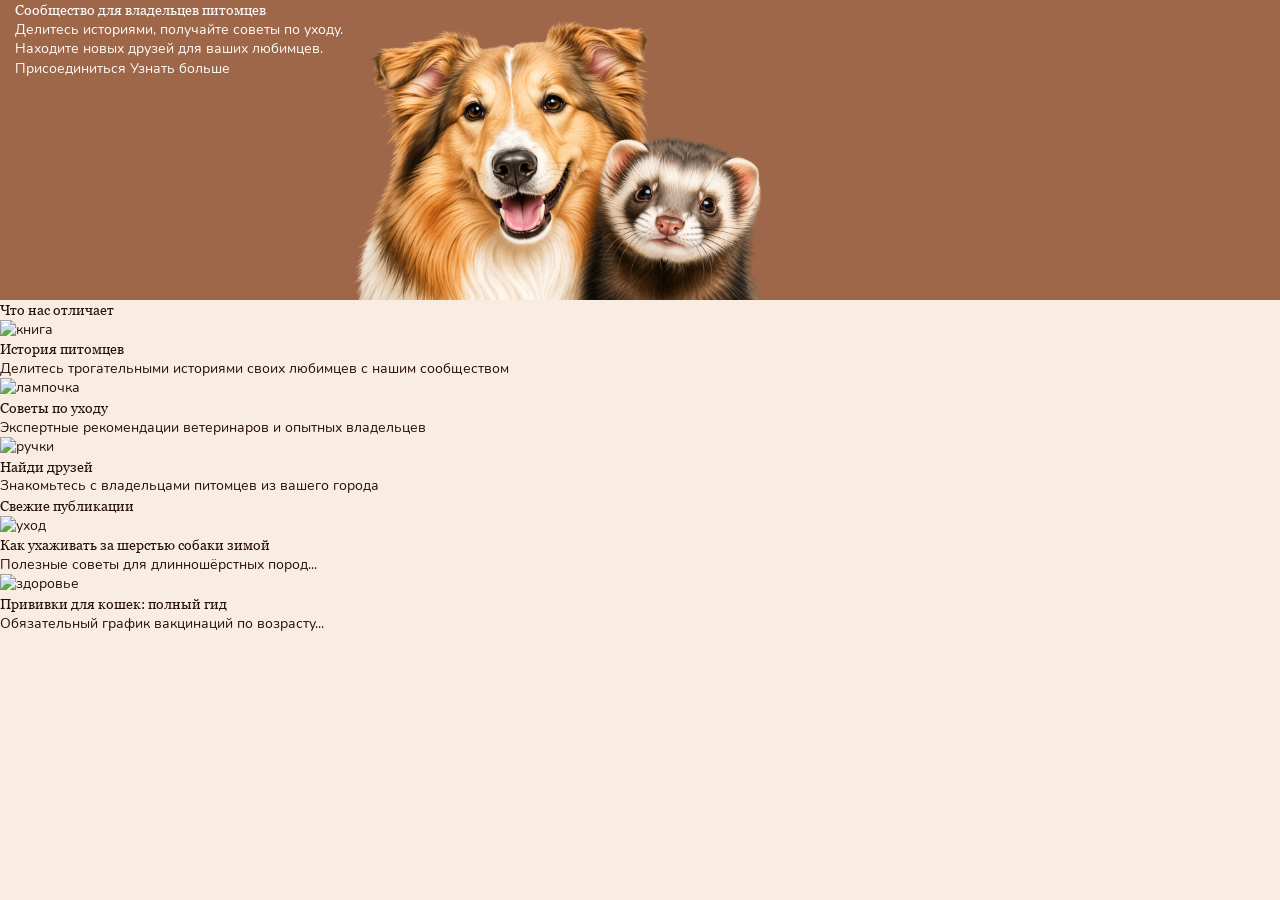
==== index.html @ a7a958e5 "new commit vika" ====
<!doctype html>
<html lang="en">
  <head>
    <meta charset="UTF-8" />
    <meta name="viewport" content="width=device-width, initial-scale=1.0" />
    <title>PetHouse</title>
    <link rel="stylesheet" href="./styles/main.css">
    <link rel="stylesheet" href="./styles/main_page.css" />
  </head>
  <body>
    <section>
      <div class="hero container">
        <div class="flexx">
          <h1>Сообщество для владельцев питомцев</h1>
          <p>Делитесь историями, получайте советы по уходу.</p>
          <p>Находите новых друзей для ваших любимцев.</p>
          <a href="#">Присоединиться</a>
          <a href="#">Узнать больше</a>
        </div>
        <div class="hero_img"><img src="./images/hero1.png" alt="твой питомец" /></div>
      </div>
    </section>

    <section>
      <h2>Что нас отличает</h2>
      <ul>
        <li>
          <img src="" alt="книга" />
          <h3>История питомцев</h3>
          <p>
            Делитесь трогательными историями своих любимцев с нашим сообществом
          </p>
        </li>
        <li>
          <img src="" alt="лампочка" />
          <h3>Советы по уходу</h3>
          <p>Экспертные рекомендации ветеринаров и опытных владельцев</p>
        </li>
        <li>
          <img src="" alt="ручки" />
          <h3>Найди друзей</h3>
          <p>Знакомьтесь с владельцами питомцев из вашего города</p>
        </li>
      </ul>
    </section>

    <section>
      <h2>Свежие публикации</h2>
      <ul>
        <li>
          <a href="">
            <img src="" alt="уход" />
            <h3>Как ухаживать за шерстью собаки зимой</h3>
            <p>Полезные советы для длинношёрстных пород...</p>
          </a>
        </li>
        <li>
          <a href="">
            <img src="" alt="здоровье" />
            <h3>Прививки для кошек: полный гид</h3>
            <p>Обязательный график вакцинаций по возрасту...</p>
          </a>
        </li>
      </ul>
    </section>
  </body>
</html>
---- styles/main.css ----
html,
body,
div,
span,
applet,
object,
iframe,
h1,
h2,
h3,
h4,
h5,
h6,
p,
blockquote,
pre,
a,
abbr,
acronym,
address,
big,
cite,
code,
del,
dfn,
em,
img,
ins,
kbd,
q,
s,
samp,
small,
strike,
strong,
sub,
sup,
tt,
var,
b,
u,
i,
center,
dl,
dt,
dd,
ol,
ul,
li,
fieldset,
form,
label,
legend,
table,
caption,
tbody,
tfoot,
thead,
tr,
th,
td,
article,
aside,
canvas,
details,
embed,
figure,
figcaption,
footer,
header,
hgroup,
main,
menu,
nav,
output,
ruby,
section,
summary,
time,
mark,
audio,
video {
  margin: 0;
  padding: 0;
  border: 0;
  font-size: 100%;
  font: inherit;
  vertical-align: baseline;
}

article,
aside,
details,
figcaption,
figure,
footer,
header,
hgroup,
main,
menu,
nav,
section {
  display: block;
}

*[hidden] {
  display: none;
}

body {
  line-height: 1;
}

menu,
ol,
ul {
  list-style: none;
}

blockquote,
q {
  quotes: none;
}

blockquote:before,
blockquote:after,
q:before,
q:after {
  content: "";
  content: none;
}

table {
  border-collapse: collapse;
  border-spacing: 0;
}

@font-face {
  font-family: "Nunito";
  src: url("../fonts/Nunito/Nunito-Regular.ttf") format("truetype");
  font-weight: 400;
  font-style: normal;
  font-display: swap;
}
@font-face {
  font-family: "Nunito";
  src: url("../fonts/Nunito/Nunito-SemiBold.ttf") format("truetype");
  font-weight: 600;
  font-style: normal;
  font-display: swap;
}
@font-face {
  font-family: "Nunito";
  src: url("../fonts/Nunito/Nunito-Bold.ttf") format("truetype");
  font-weight: 700;
  font-style: normal;
  font-display: swap;
}
@font-face {
  font-family: "GeorgiaCustom";
  src: url("../fonts/Georgia/georgia.ttf") format("truetype");
  font-weight: 400;
  font-style: normal;
  font-display: swap;
}
@font-face {
  font-family: "GeorgiaCustom";
  src: url("../fonts/Georgia/georgiab.ttf") format("truetype");
  font-weight: 700;
  font-style: normal;
  font-display: swap;
}
h1,
h2,
h3,
h4,
h5,
h6 {
  font-family: "GeorgiaCustom";
}

body {
  font-family: "Nunito";
  background-color: #fefaf5;
}

p {
  font-family: "Nunito";
}

*,
*::before,
*::after {
  box-sizing: border-box;
}

html,
body {
  height: 100%;
  margin: 0;
  padding: 0;
}

html {
  text-rendering: optimizeLegibility;
  -webkit-font-smoothing: antialiased;
  -moz-osx-font-smoothing: grayscale;
}

body {
  font-family: "Nunito", Arial, sans-serif;
  font-size: 14px;
  line-height: 1.4;
  font-weight: 400;
  color: #270f0A;
  max-width: 100%;
  overscroll-behavior-y: none;
  background-color: #f9ede1;
  position: relative;
  margin-bottom: 60px;
}

h1,
h2,
h3,
h4,
h5,
h6,
p {
  margin: 0;
}

ul,
ol {
  margin: 0;
  padding: 0;
}

a {
  color: inherit;
  text-decoration: none;
}

button {
  font: inherit;
  color: inherit;
  cursor: pointer;
  background: none;
  border: none;
}

input,
textarea,
select {
  font: inherit;
  color: inherit;
}

:focus-visible {
  outline: none;
}

img,
svg,
video {
  max-width: 100%;
  height: auto;
  display: block;
}

::-moz-placeholder {
  color: grey;
}

::placeholder {
  color: grey;
}

input[type=search]::-webkit-search-decoration,
input[type=search]::-webkit-search-cancel-button,
input[type=search]::-webkit-search-results-button,
input[type=search]::-webkit-search-results-decoration {
  display: none;
}

.container {
  width: 100%;
  margin: 0 auto;
  padding: 0 15px;
  box-sizing: border-box;
}/*# sourceMappingURL=main.css.map */
---- styles/main_page.css ----
h1,
h2,
h3,
h4,
h5,
h6 {
  font-family: "GeorgiaCustom", Georgia, serif;
}

p {
  font-family: "Nunito", Arial, sans-serif;
}

.hero {
  background-color: #9f6749;
  color: #fefdfa;
  display: flex;
}

.hero_img img {
  width: 440px;
  height: 300px;
}/*# sourceMappingURL=main_page.css.map */
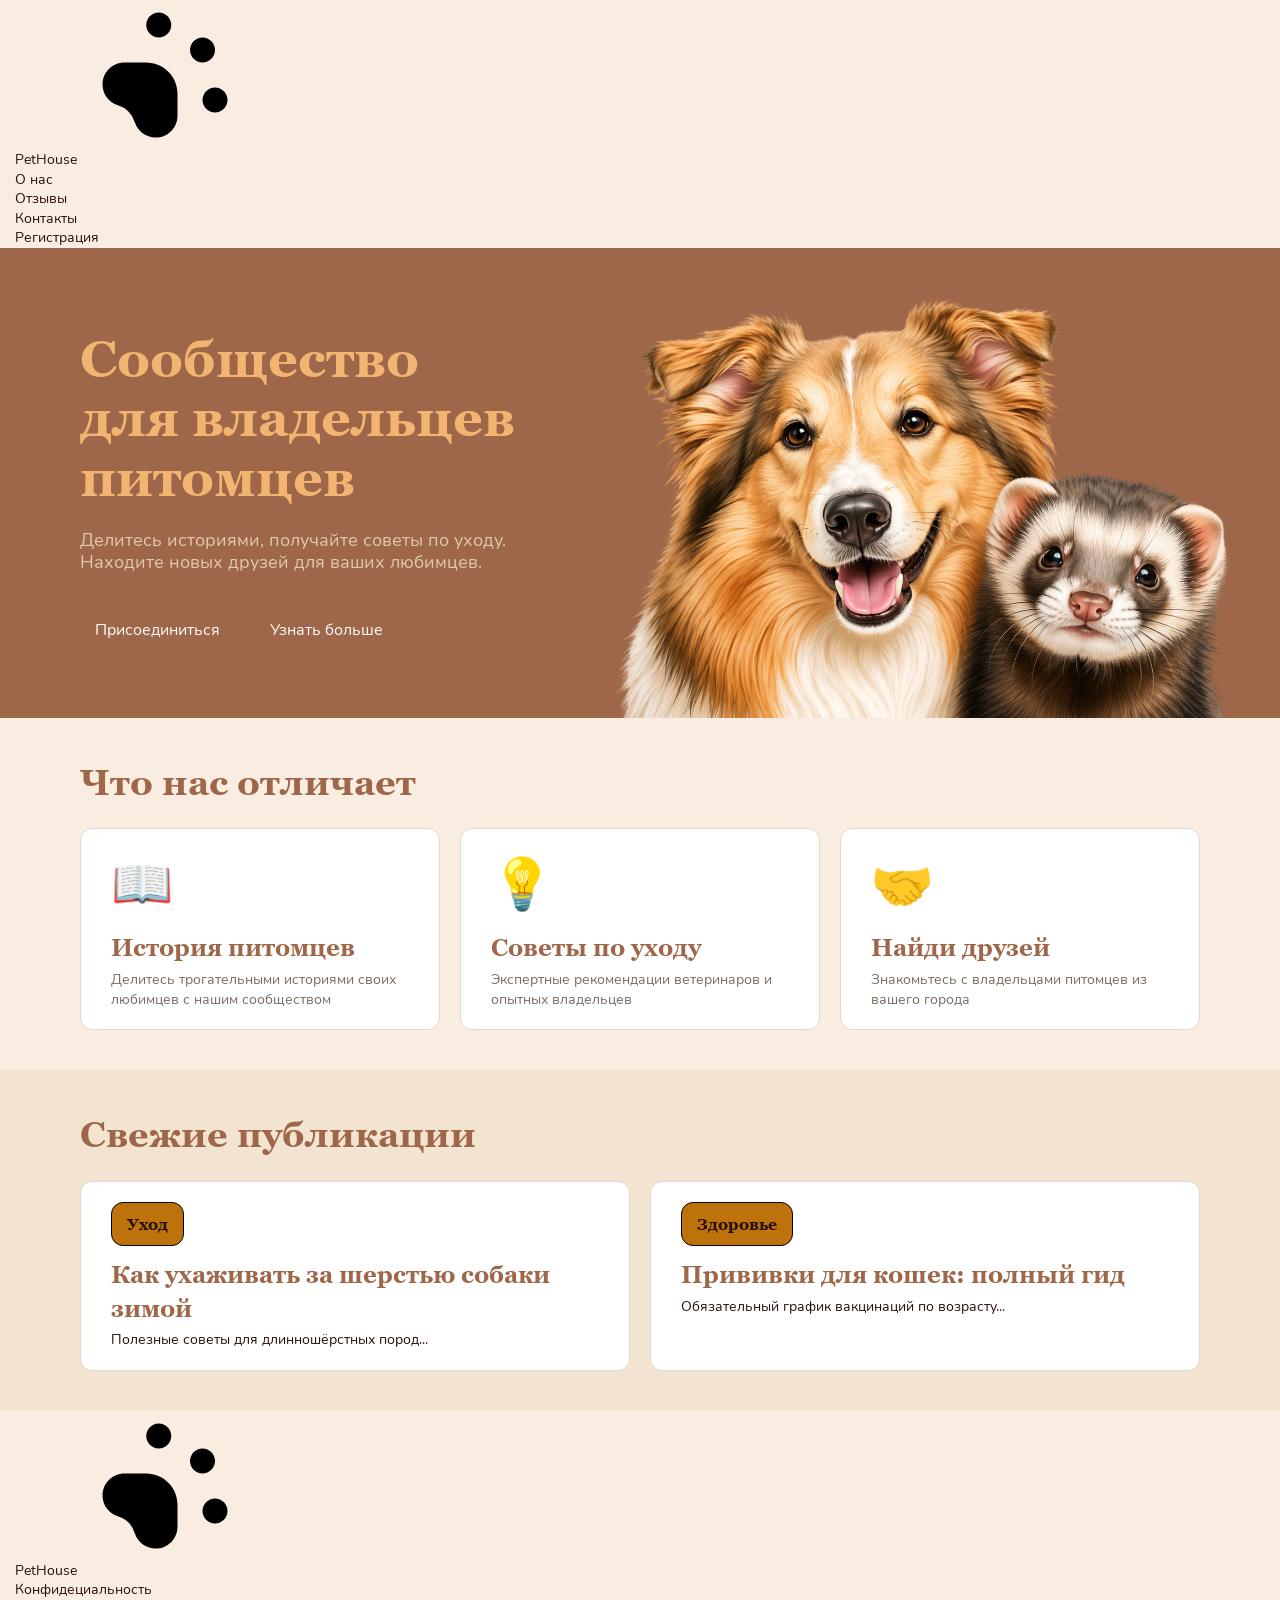
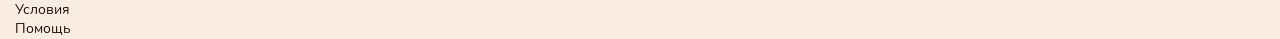
==== commit 4c978168: "main_page is done" ====
--- a/index.html
+++ b/index.html
@@ -6,62 +6,154 @@
     <title>PetHouse</title>
     <link rel="stylesheet" href="./styles/main.css">
     <link rel="stylesheet" href="./styles/main_page.css" />
+    <link rel="stylesheet" href="./styles/about.css">
   </head>
   <body>
+    <header class="header container">
+    <div>
+      <a href="" class="logo">
+        <span>
+          <svg class="logo__icon">
+            <use href="./images/sprite.svg#icon-paw-print"></use>
+          </svg>
+        </span>
+        <span class="logo__text">PetHouse</span>
+      </a>
+    </div>
+
+    <nav class="nav">
+      <ul class="nav__list">
+        <li class="nav__item">
+          <a href="">
+            <span class="nav__text">
+              О нас
+            </span>
+          </a>
+        </li>
+        <li class="nav__item">
+          <a href="">
+            <span class="nav__text">
+              Отзывы
+            </span>
+          </a>
+        </li>
+        <li class="nav__item">
+          <a href="">
+            <span class="nav__text">
+              Контакты
+            </span>
+          </a>
+        </li>
+        <li class="nav__item">
+          <a href="">
+            <span class="nav__text">
+              Регистрация
+            </span>
+          </a>
+        </li>
+      </ul>
+    </nav>
+  </header>
     <section>
       <div class="hero container">
         <div class="flexx">
-          <h1>Сообщество для владельцев питомцев</h1>
-          <p>Делитесь историями, получайте советы по уходу.</p>
-          <p>Находите новых друзей для ваших любимцев.</p>
+          <h1>Сообщество <br> для владельцев <br>питомцев</h1>
+          <p>Делитесь историями, получайте советы по уходу. <br>Находите новых друзей для ваших любимцев.</p>
+          <div class="join_us">
           <a href="#">Присоединиться</a>
-          <a href="#">Узнать больше</a>
+          <a href="#">Узнать больше</a></div>
         </div>
         <div class="hero_img"><img src="./images/hero1.png" alt="твой питомец" /></div>
       </div>
     </section>
 
     <section>
+        <div class="differences">
       <h2>Что нас отличает</h2>
       <ul>
         <li>
-          <img src="" alt="книга" />
+          <h4>📖</h4>
           <h3>История питомцев</h3>
           <p>
             Делитесь трогательными историями своих любимцев с нашим сообществом
           </p>
         </li>
         <li>
-          <img src="" alt="лампочка" />
+          <h4>💡</h4>
           <h3>Советы по уходу</h3>
           <p>Экспертные рекомендации ветеринаров и опытных владельцев</p>
         </li>
         <li>
-          <img src="" alt="ручки" />
+          <h4>🤝</h4>
           <h3>Найди друзей</h3>
           <p>Знакомьтесь с владельцами питомцев из вашего города</p>
         </li>
       </ul>
+    </div>
     </section>
 
+
     <section>
+        <div class="news">
       <h2>Свежие публикации</h2>
       <ul>
         <li>
           <a href="">
-            <img src="" alt="уход" />
+            <h4>Уход</h4>
             <h3>Как ухаживать за шерстью собаки зимой</h3>
             <p>Полезные советы для длинношёрстных пород...</p>
           </a>
         </li>
         <li>
           <a href="">
-            <img src="" alt="здоровье" />
+            <h4>Здоровье</h4>
             <h3>Прививки для кошек: полный гид</h3>
             <p>Обязательный график вакцинаций по возрасту...</p>
           </a>
         </li>
       </ul>
+      </div>
     </section>
+
+    <footer class="footer">
+    <div class="container">
+      <div>
+        <a href="" class="logo">
+          <span>
+            <svg class="logo__icon">
+              <use href="./images/sprite.svg#icon-paw-print"></use>
+            </svg>
+          </span>
+          <span class="logo__text">PetHouse</span>
+        </a>
+      </div>
+
+      <nav class="nav">
+        <ul class="nav__list">
+          <li class="nav__item">
+            <a href="">
+              <span class="nav__text">
+                Конфидециальность
+              </span>
+            </a>
+          </li>
+          <li class="nav__item">
+            <a href="">
+              <span class="nav__text">
+                Условия
+              </span>
+            </a>
+          </li>
+          <li class="nav__item">
+            <a href="">
+              <span class="nav__text">
+                Помощь
+              </span>
+            </a>
+          </li>
+        </ul>
+      </nav>
+    </div>
+  </footer>
   </body>
 </html>
--- a/styles/main_page.css
+++ b/styles/main_page.css
@@ -14,10 +14,119 @@
 .hero {
   background-color: #9f6749;
   color: #fefdfa;
+  padding: 20px 20px 0px 80px;
   display: flex;
+  justify-content: space-between;
+  align-items: center;
+  gap: 60px;
 }
 
 .hero_img img {
-  width: 440px;
-  height: 300px;
+  width: 660px;
+  height: 450px;
+}
+
+h1 {
+  color: #f2b571;
+  font-size: 52px;
+  font-weight: 700;
+  line-height: 1.15;
+  margin-bottom: 20px;
+}
+
+.flexx p {
+  color: #e0c9af;
+  font-size: 18px;
+  font-weight: 400;
+  margin-bottom: 30px;
+  line-height: 1.25;
+}
+
+.join_us {
+  display: flex;
+  align-items: center;
+  gap: 50px;
+  padding: 15px;
+  font-size: 16px;
+}
+
+a:hover {
+  font-weight: 700;
+}
+
+.differences {
+  padding: 40px 80px;
+}
+
+.differences ul {
+  display: flex;
+  gap: 20px;
+  padding: 0;
+  margin: 0;
+  list-style: none;
+}
+
+.differences li {
+  width: 100%;
+  padding: 20px 30px;
+  border: 1px solid #e5d8ca;
+  border-radius: 12px;
+  background-color: #fff;
+}
+
+h2 {
+  font-size: 36px;
+  font-weight: 700;
+  color: #9f6749;
+  margin-bottom: 20px;
+}
+
+h3 {
+  font-size: 24px;
+  font-weight: 700;
+  color: #9f6749;
+  margin-bottom: 5px;
+}
+
+h4 {
+  font-size: 50px;
+  margin-bottom: 12px;
+}
+
+.differences p {
+  color: #776c5e;
+  font-size: 14px;
+}
+
+.news {
+  padding: 40px 80px;
+  background-color: #f2e4d0;
+}
+
+.news ul {
+  display: flex;
+  gap: 20px;
+  padding: 0;
+  margin: 0;
+  list-style: none;
+}
+
+.news li {
+  width: 100%;
+  padding: 20px 30px;
+  border: 1px solid #e5d8ca;
+  border-radius: 12px;
+  background-color: #fff;
+}
+
+.news h4 {
+  display: inline-block;
+  width: -moz-fit-content;
+  width: fit-content;
+  background-color: #bd720b;
+  border: 1px solid #000;
+  border-radius: 12px;
+  padding: 10px 15px;
+  font-size: 16px;
+  font-weight: 700;
 }/*# sourceMappingURL=main_page.css.map */
--- a/styles/about.css
+++ b/styles/about.css
@@ -0,0 +1 @@
+/*# sourceMappingURL=about.css.map */
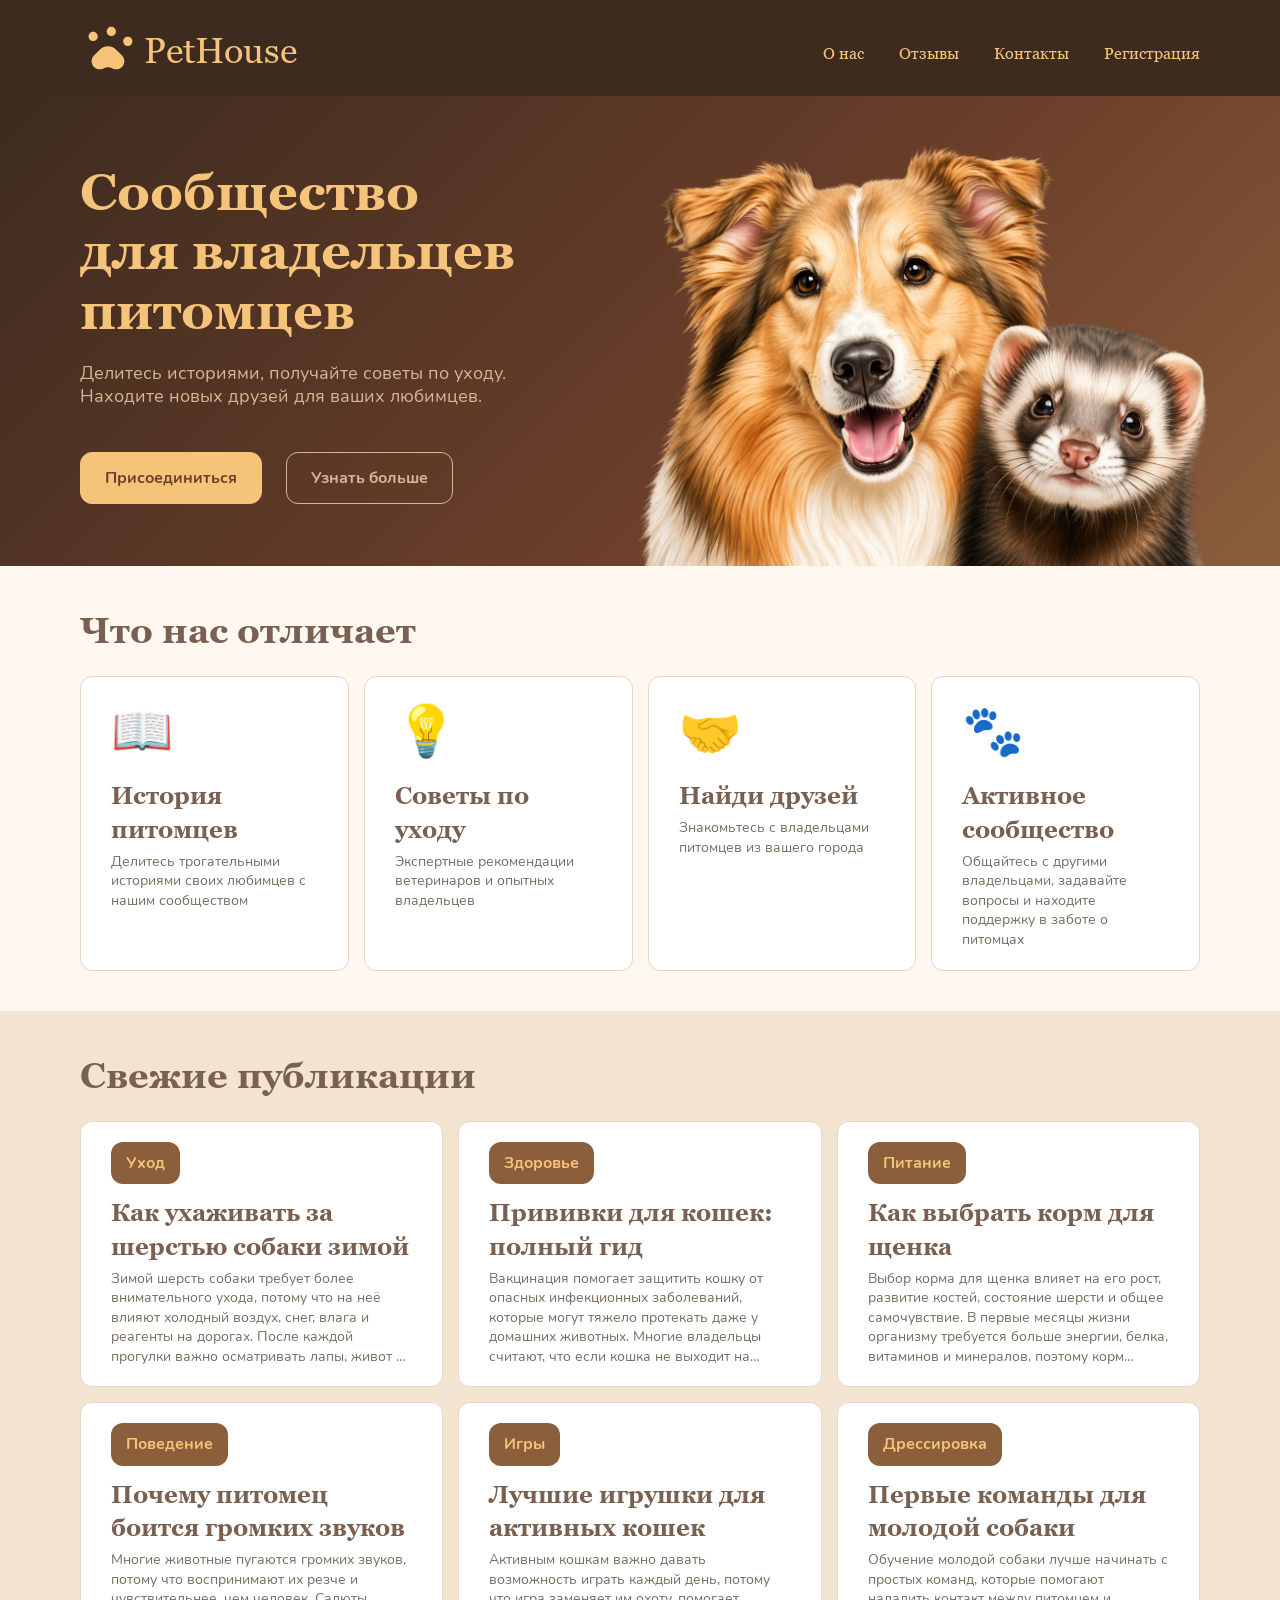
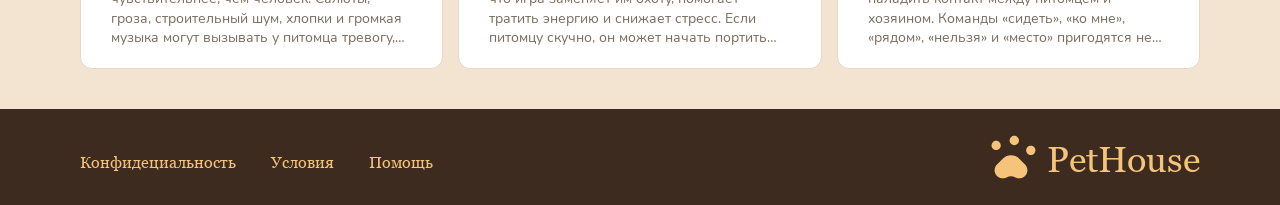
==== commit 6f058a75: "lttle fix" ====
--- a/index.html
+++ b/index.html
@@ -1,17 +1,18 @@
 <!doctype html>
 <html lang="en">
-  <head>
-    <meta charset="UTF-8" />
-    <meta name="viewport" content="width=device-width, initial-scale=1.0" />
-    <title>PetHouse</title>
-    <link rel="stylesheet" href="./styles/main.css">
-    <link rel="stylesheet" href="./styles/main_page.css" />
-    <link rel="stylesheet" href="./styles/about.css">
-  </head>
-  <body>
-    <header class="header container">
+
+<head>
+  <meta charset="UTF-8" />
+  <meta name="viewport" content="width=device-width, initial-scale=1.0" />
+  <title>PetHouse</title>
+  <link rel="stylesheet" href="./css/main.css">
+  <link rel="stylesheet" href="./css/main_page.css" />
+</head>
+
+<body>
+  <header class="header container">
     <div>
-      <a href="" class="logo">
+      <a href="./index.html" class="logo">
         <span>
           <svg class="logo__icon">
             <use href="./images/sprite.svg#icon-paw-print"></use>
@@ -24,28 +25,28 @@
     <nav class="nav">
       <ul class="nav__list">
         <li class="nav__item">
-          <a href="">
+          <a href="./about.html">
             <span class="nav__text">
               О нас
             </span>
           </a>
         </li>
         <li class="nav__item">
-          <a href="">
+          <a href="./comments.html">
             <span class="nav__text">
               Отзывы
             </span>
           </a>
         </li>
         <li class="nav__item">
-          <a href="">
+          <a href="./contact.html">
             <span class="nav__text">
               Контакты
             </span>
           </a>
         </li>
         <li class="nav__item">
-          <a href="">
+          <a href="./register.html">
             <span class="nav__text">
               Регистрация
             </span>
@@ -54,68 +55,198 @@
       </ul>
     </nav>
   </header>
-    <section>
-      <div class="hero container">
-        <div class="flexx">
-          <h1>Сообщество <br> для владельцев <br>питомцев</h1>
-          <p>Делитесь историями, получайте советы по уходу. <br>Находите новых друзей для ваших любимцев.</p>
-          <div class="join_us">
-          <a href="#">Присоединиться</a>
-          <a href="#">Узнать больше</a></div>
+  <main class="main">
+    <section class="hero">
+      <div class="hero__inner container">
+        <div class="hero__content">
+          <h1 class="hero__title">
+            Сообщество <br>
+            для владельцев <br>
+            питомцев
+          </h1>
+
+          <p class="hero__text">
+            Делитесь историями, получайте советы по уходу. <br>
+            Находите новых друзей для ваших любимцев.
+          </p>
+
+          <div class="hero__actions">
+            <a class="hero__link hero__link--primary" href="./register.html">Присоединиться</a>
+            <a class="hero__link hero__link--secondary" href="./about.html">Узнать больше</a>
+          </div>
         </div>
-        <div class="hero_img"><img src="./images/hero1.png" alt="твой питомец" /></div>
+
+        <div class="hero__image-wrapper">
+          <img class="hero__image" src="./images/hero1.png" alt="Твой питомец">
+        </div>
       </div>
     </section>
 
-    <section>
-        <div class="differences">
-      <h2>Что нас отличает</h2>
-      <ul>
-        <li>
-          <h4>📖</h4>
-          <h3>История питомцев</h3>
-          <p>
-            Делитесь трогательными историями своих любимцев с нашим сообществом
-          </p>
-        </li>
-        <li>
-          <h4>💡</h4>
-          <h3>Советы по уходу</h3>
-          <p>Экспертные рекомендации ветеринаров и опытных владельцев</p>
-        </li>
-        <li>
-          <h4>🤝</h4>
-          <h3>Найди друзей</h3>
-          <p>Знакомьтесь с владельцами питомцев из вашего города</p>
-        </li>
-      </ul>
-    </div>
+    <section class="differences">
+      <div class="differences__inner container">
+        <h2 class="differences__title">Что нас отличает</h2>
+
+        <ul class="differences__list">
+          <li class="differences__item">
+            <span class="differences__icon">📖</span>
+            <h3 class="differences__subtitle">История питомцев</h3>
+            <p class="differences__text">
+              Делитесь трогательными историями своих любимцев с нашим сообществом
+            </p>
+          </li>
+
+          <li class="differences__item">
+            <span class="differences__icon">💡</span>
+            <h3 class="differences__subtitle">Советы по уходу</h3>
+            <p class="differences__text">
+              Экспертные рекомендации ветеринаров и опытных владельцев
+            </p>
+          </li>
+
+          <li class="differences__item">
+            <span class="differences__icon">🤝</span>
+            <h3 class="differences__subtitle">Найди друзей</h3>
+            <p class="differences__text">
+              Знакомьтесь с владельцами питомцев из вашего города
+            </p>
+          </li>
+          <li class="differences__item">
+    <span class="differences__icon">🐾</span>
+    <h3 class="differences__subtitle">Активное сообщество</h3>
+    <p class="differences__text">
+      Общайтесь с другими владельцами, задавайте вопросы и находите поддержку в заботе о питомцах
+    </p>
+  </li>
+        </ul>
+      </div>
     </section>
 
-
-    <section>
-        <div class="news">
-      <h2>Свежие публикации</h2>
-      <ul>
-        <li>
-          <a href="">
-            <h4>Уход</h4>
-            <h3>Как ухаживать за шерстью собаки зимой</h3>
-            <p>Полезные советы для длинношёрстных пород...</p>
-          </a>
-        </li>
-        <li>
-          <a href="">
-            <h4>Здоровье</h4>
-            <h3>Прививки для кошек: полный гид</h3>
-            <p>Обязательный график вакцинаций по возрасту...</p>
-          </a>
-        </li>
-      </ul>
+    <section class="news">
+      <div class="news__inner container">
+        <h2 class="news__title">Свежие публикации</h2>
+
+        <ul class="news__list">
+          <li class="news__item">
+            <a class="news__link" href="#">
+              <span class="news__category">Уход</span>
+              <h3 class="news__subtitle">Как ухаживать за шерстью собаки зимой</h3>
+              <p class="news__text">
+                Зимой шерсть собаки требует более внимательного ухода, потому что на неё влияют холодный воздух,
+                снег, влага и реагенты на дорогах. После каждой прогулки важно осматривать лапы, живот и шерсть,
+                чтобы вовремя убрать грязь, снег и мелкий мусор. Длинношёрстных собак желательно регулярно
+                расчёсывать, так как влажная шерсть быстрее спутывается и образует колтуны. После мытья или
+                прогулки под снегом питомца нужно хорошо просушить полотенцем, особенно если шерсть густая.
+                Не стоит слишком часто купать собаку зимой, потому что это может пересушить кожу и нарушить
+                естественную защиту шерсти. Для прогулок в сильный мороз можно использовать одежду, если питомец
+                плохо переносит холод. Также важно следить за состоянием подушечек лап и при необходимости
+                наносить защитный воск или крем. Такой уход помогает собаке чувствовать себя комфортно даже в
+                холодное время года.
+              </p>
+            </a>
+          </li>
+
+          <li class="news__item">
+            <a class="news__link" href="#">
+              <span class="news__category">Здоровье</span>
+              <h3 class="news__subtitle">Прививки для кошек: полный гид</h3>
+              <p class="news__text">
+                Вакцинация помогает защитить кошку от опасных инфекционных заболеваний, которые могут тяжело
+                протекать даже у домашних животных. Многие владельцы считают, что если кошка не выходит на улицу,
+                то прививки ей не нужны, но инфекцию можно занести домой на обуви, одежде или руках. Обычно первые
+                прививки делают котёнку в раннем возрасте, а затем проводят ревакцинацию по графику, который
+                подбирает ветеринар. Перед вакцинацией важно убедиться, что питомец здоров, активен и не имеет
+                признаков болезни. Также обычно заранее проводят обработку от паразитов, чтобы организм лучше
+                перенёс прививку. После вакцинации кошку желательно несколько дней не подвергать стрессу, не
+                купать и не перевозить без необходимости. Владелец должен наблюдать за состоянием питомца и при
+                необычной реакции обратиться к специалисту. Регулярная вакцинация особенно важна, если кошка
+                бывает на даче, контактирует с другими животными или участвует в выставках.
+              </p>
+            </a>
+          </li>
+
+          <li class="news__item">
+            <a class="news__link" href="#">
+              <span class="news__category">Питание</span>
+              <h3 class="news__subtitle">Как выбрать корм для щенка</h3>
+              <p class="news__text">
+                Выбор корма для щенка влияет на его рост, развитие костей, состояние шерсти и общее самочувствие.
+                В первые месяцы жизни организму требуется больше энергии, белка, витаминов и минералов, поэтому
+                корм должен соответствовать возрасту питомца. Нельзя ориентироваться только на красивую упаковку
+                или рекламу, важно внимательно смотреть состав и назначение продукта. Для щенков мелких, средних
+                и крупных пород потребности могут отличаться, потому что скорость роста и нагрузка на суставы у
+                них разная. Новый корм лучше вводить постепенно, смешивая его со старым питанием, чтобы избежать
+                проблем с пищеварением. Важно следить за реакцией питомца: состоянием стула, активностью, аппетитом
+                и внешним видом шерсти. Если щенок отказывается от еды или появляются неприятные симптомы, стоит
+                обсудить рацион с ветеринаром. Также нельзя перекармливать питомца, даже если он просит добавку,
+                потому что лишний вес в раннем возрасте может навредить здоровью. Правильно подобранное питание
+                помогает щенку расти активным, крепким и здоровым.
+              </p>
+            </a>
+          </li>
+
+          <li class="news__item">
+            <a class="news__link" href="#">
+              <span class="news__category">Поведение</span>
+              <h3 class="news__subtitle">Почему питомец боится громких звуков</h3>
+              <p class="news__text">
+                Многие животные пугаются громких звуков, потому что воспринимают их резче и чувствительнее, чем
+                человек. Салюты, гроза, строительный шум, хлопки и громкая музыка могут вызывать у питомца тревогу,
+                желание спрятаться или убежать. В такие моменты важно не ругать животное и не заставлять его
+                насильно выходить из укрытия. Лучше заранее подготовить спокойное место, где питомец сможет
+                почувствовать себя в безопасности. Можно закрыть окна, приглушить свет и включить негромкий
+                привычный звук, чтобы снизить резкость внешнего шума. Хозяину стоит вести себя спокойно, потому
+                что животные хорошо чувствуют напряжение человека. Если страх появляется регулярно, питомца можно
+                постепенно приучать к звукам на низкой громкости, поощряя спокойное поведение. В тяжёлых случаях
+                лучше обратиться к ветеринару или специалисту по поведению животных. Терпение и мягкий подход
+                помогают питомцу постепенно справляться со стрессом.
+              </p>
+            </a>
+          </li>
+
+          <li class="news__item">
+            <a class="news__link" href="#">
+              <span class="news__category">Игры</span>
+              <h3 class="news__subtitle">Лучшие игрушки для активных кошек</h3>
+              <p class="news__text">
+                Активным кошкам важно давать возможность играть каждый день, потому что игра заменяет им охоту,
+                помогает тратить энергию и снижает стресс. Если питомцу скучно, он может начать портить мебель,
+                бегать по ночам или требовать постоянного внимания. Хорошо подходят игрушки-дразнилки, мячики,
+                тоннели, интерактивные кормушки и предметы, которые можно катать или ловить. Игрушки лучше менять
+                местами и периодически убирать часть из них, чтобы кошка не теряла интерес. Во время игры важно
+                не использовать руки как игрушку, иначе питомец может привыкнуть кусаться и царапаться. Для кошек
+                с сильным охотничьим инстинктом полезны игры, где нужно выслеживать, догонять и ловить предмет.
+                После активной игры можно дать небольшое лакомство, чтобы завершить «охотничий» сценарий. Также
+                важно учитывать возраст и характер питомца: котятам нужны более частые игры, а взрослым кошкам
+                могут подойти спокойные, но регулярные занятия. Правильно подобранные игрушки делают жизнь кошки
+                дома более насыщенной и здоровой.
+              </p>
+            </a>
+          </li>
+
+          <li class="news__item">
+            <a class="news__link" href="#">
+              <span class="news__category">Дрессировка</span>
+              <h3 class="news__subtitle">Первые команды для молодой собаки</h3>
+              <p class="news__text">
+                Обучение молодой собаки лучше начинать с простых команд, которые помогают наладить контакт между
+                питомцем и хозяином. Команды «сидеть», «ко мне», «рядом», «нельзя» и «место» пригодятся не только
+                дома, но и на прогулке. Занятия должны быть короткими, потому что щенок быстро устаёт и теряет
+                внимание. Лучше тренироваться несколько раз в день по несколько минут, чем проводить одно длинное
+                занятие. Важно использовать спокойный голос, понятные жесты и поощрение за правильное действие.
+                Лакомство, похвала или игра помогают собаке понять, какое поведение от неё ожидают. Нельзя кричать
+                на питомца или наказывать его за ошибку, потому что это может вызвать страх и недоверие. Если
+                команда не получается, лучше упростить задачу и повторить её позже. Постепенность, регулярность
+                и доброжелательное отношение помогают собаке быстрее учиться и увереннее вести себя рядом с
+                человеком.
+              </p>
+            </a>
+          </li>
+        </ul>
       </div>
     </section>
-
-    <footer class="footer">
+  </main>
+
+  <footer class="footer">
     <div class="container">
       <div>
         <a href="" class="logo">
@@ -155,5 +286,6 @@
       </nav>
     </div>
   </footer>
-  </body>
-</html>
+</body>
+
+</html>
--- a/css/main.css
+++ b/css/main.css
@@ -0,0 +1,351 @@
+html,
+body,
+div,
+span,
+applet,
+object,
+iframe,
+h1,
+h2,
+h3,
+h4,
+h5,
+h6,
+p,
+blockquote,
+pre,
+a,
+abbr,
+acronym,
+address,
+big,
+cite,
+code,
+del,
+dfn,
+em,
+img,
+ins,
+kbd,
+q,
+s,
+samp,
+small,
+strike,
+strong,
+sub,
+sup,
+tt,
+var,
+b,
+u,
+i,
+center,
+dl,
+dt,
+dd,
+ol,
+ul,
+li,
+fieldset,
+form,
+label,
+legend,
+table,
+caption,
+tbody,
+tfoot,
+thead,
+tr,
+th,
+td,
+article,
+aside,
+canvas,
+details,
+embed,
+figure,
+figcaption,
+footer,
+header,
+hgroup,
+main,
+menu,
+nav,
+output,
+ruby,
+section,
+summary,
+time,
+mark,
+audio,
+video {
+  margin: 0;
+  padding: 0;
+  border: 0;
+  font-size: 100%;
+  font: inherit;
+  vertical-align: baseline;
+}
+
+article,
+aside,
+details,
+figcaption,
+figure,
+footer,
+header,
+hgroup,
+main,
+menu,
+nav,
+section {
+  display: block;
+}
+
+*[hidden] {
+  display: none;
+}
+
+body {
+  line-height: 1;
+}
+
+menu,
+ol,
+ul {
+  list-style: none;
+}
+
+blockquote,
+q {
+  quotes: none;
+}
+
+blockquote:before,
+blockquote:after,
+q:before,
+q:after {
+  content: "";
+  content: none;
+}
+
+table {
+  border-collapse: collapse;
+  border-spacing: 0;
+}
+
+@font-face {
+  font-family: "Nunito";
+  src: url("../fonts/Nunito/Nunito-Regular.ttf") format("truetype");
+  font-weight: 400;
+  font-style: normal;
+  font-display: swap;
+}
+@font-face {
+  font-family: "Nunito";
+  src: url("../fonts/Nunito/Nunito-SemiBold.ttf") format("truetype");
+  font-weight: 600;
+  font-style: normal;
+  font-display: swap;
+}
+@font-face {
+  font-family: "Nunito";
+  src: url("../fonts/Nunito/Nunito-Bold.ttf") format("truetype");
+  font-weight: 700;
+  font-style: normal;
+  font-display: swap;
+}
+@font-face {
+  font-family: "GeorgiaCustom";
+  src: url("../fonts/Georgia/georgia.ttf") format("truetype");
+  font-weight: 400;
+  font-style: normal;
+  font-display: swap;
+}
+@font-face {
+  font-family: "GeorgiaCustom";
+  src: url("../fonts/Georgia/georgiab.ttf") format("truetype");
+  font-weight: 700;
+  font-style: normal;
+  font-display: swap;
+}
+*,
+*::before,
+*::after {
+  box-sizing: border-box;
+}
+
+html,
+body {
+  height: 100vh;
+  margin: 0;
+  padding: 0;
+}
+
+html {
+  text-rendering: optimizeLegibility;
+  -webkit-font-smoothing: antialiased;
+  -moz-osx-font-smoothing: grayscale;
+}
+
+body {
+  font-family: "Nunito", Arial, sans-serif;
+  font-size: 14px;
+  line-height: 1.4;
+  font-weight: 400;
+  color: #3D2B1F;
+  max-width: 100%;
+  overscroll-behavior-y: none;
+  background-color: #FFF8F0;
+  position: relative;
+}
+
+h1,
+h2,
+h3,
+h4,
+h5,
+h6,
+p {
+  margin: 0;
+  font-family: "GeorgiaCustom", Georgia, serif;
+}
+
+ul,
+ol {
+  margin: 0;
+  padding: 0;
+}
+
+a, p {
+  color: inherit;
+  text-decoration: none;
+  font-family: "Nunito", Arial, sans-serif;
+}
+
+button {
+  font: inherit;
+  color: inherit;
+  cursor: pointer;
+  background: none;
+  border: none;
+  font-family: "Nunito", Arial, sans-serif;
+}
+
+input,
+textarea,
+select {
+  font: inherit;
+  color: inherit;
+  font-family: "Nunito", Arial, sans-serif;
+}
+
+:focus-visible {
+  outline: none;
+}
+
+img,
+svg,
+video {
+  max-width: 100%;
+  height: auto;
+  display: block;
+}
+
+::-moz-placeholder {
+  color: grey;
+}
+
+::placeholder {
+  color: grey;
+}
+
+input[type=search]::-webkit-search-decoration,
+input[type=search]::-webkit-search-cancel-button,
+input[type=search]::-webkit-search-results-button,
+input[type=search]::-webkit-search-results-decoration {
+  display: none;
+}
+
+.container {
+  width: 100%;
+  margin: 0 auto;
+  padding: 0 80px;
+  box-sizing: border-box;
+}
+
+main {
+  min-height: calc(100% - 192px);
+}
+
+.header {
+  display: flex;
+  align-items: center;
+  justify-content: space-between;
+  padding: 20px 80px;
+  background-color: #3D2B1F;
+  color: #F5C47A;
+}
+
+.logo {
+  display: flex;
+  align-items: flex-end;
+  gap: 8px;
+}
+.logo__icon {
+  width: 56px;
+  height: 56px;
+  transform: rotate(-45deg);
+  line-height: 0;
+  fill: #F5C47A;
+}
+.logo__text {
+  font-size: 36px;
+  font-family: "GeorgiaCustom", Georgia, serif;
+}
+
+.nav__list {
+  display: flex;
+  align-items: center;
+  justify-content: space-between;
+  margin-left: auto;
+  gap: 35px;
+}
+.nav__text {
+  position: relative;
+  display: inline-block;
+  font-size: 16px;
+  font-family: "GeorgiaCustom", Georgia, serif;
+  padding-top: 10px;
+}
+.nav__text::before {
+  content: "";
+  position: absolute;
+  left: 0;
+  bottom: -4px;
+  width: 100%;
+  height: 2px;
+  background: #F5C47A;
+  transform: scaleX(0);
+  transform-origin: left;
+  transition: transform 0.3s ease;
+}
+.nav__text:hover::before {
+  transform: scaleX(1);
+}
+
+.footer {
+  background-color: #3D2B1F;
+  color: #F5C47A;
+}
+.footer .logo__icon {
+  fill: #F5C47A;
+}
+.footer .container {
+  display: flex;
+  align-items: center;
+  flex-direction: row-reverse;
+  justify-content: space-between;
+  padding: 20px 80px;
+}
--- a/css/main_page.css
+++ b/css/main_page.css
@@ -0,0 +1,174 @@
+.hero__inner {
+  background: linear-gradient(135deg, #3D2B1F 0%, #6B3F2A 60%, #8B5E3C 100%);
+  color: #8B5E3C;
+  padding: 20px 20px 0 80px;
+  display: flex;
+  justify-content: space-between;
+  align-items: center;
+  gap: 60px;
+}
+.hero__content {
+  max-width: 560px;
+}
+.hero__title {
+  color: #F5C47A;
+  font-size: 52px;
+  font-weight: 700;
+  line-height: 1.15;
+  margin-bottom: 20px;
+}
+.hero__text {
+  color: #D4B896;
+  font-size: 18px;
+  font-weight: 400;
+  margin-bottom: 30px;
+  line-height: 1.25;
+}
+.hero__actions {
+  display: flex;
+  align-items: center;
+  gap: 24px;
+  padding: 15px 0;
+}
+.hero__link {
+  display: inline-flex;
+  align-items: center;
+  justify-content: center;
+  min-width: 160px;
+  padding: 14px 24px;
+  border-radius: 12px;
+  text-decoration: none;
+  font-size: 16px;
+  font-weight: 700;
+  transition: 0.3s ease;
+}
+.hero__link--primary {
+  background-color: #F5C47A;
+  color: #6B3F2A;
+  border: 1px solid #F5C47A;
+}
+.hero__link--secondary {
+  background-color: transparent;
+  color: #D4B896;
+  border: 1px solid #D4B896;
+}
+.hero__link--secondary:hover {
+  background-color: #D4B896;
+  color: #6B3F2A;
+}
+.hero__link:hover {
+  color: #6B3F2A;
+}
+.hero__image {
+  width: 660px;
+  height: 450px;
+  -o-object-fit: contain;
+     object-fit: contain;
+  display: block;
+}
+
+.differences {
+  padding: 40px 0;
+}
+.differences__inner {
+  padding: 0 80px;
+}
+.differences__title {
+  font-size: 36px;
+  font-weight: 700;
+  color: #7A6050;
+  margin-bottom: 20px;
+}
+.differences__list {
+  display: grid;
+  grid-template-columns: repeat(4, 1fr);
+  gap: 15px;
+  padding: 0;
+  margin: 0;
+  list-style: none;
+}
+.differences__item {
+  width: 100%;
+  padding: 20px 30px;
+  border: 1px solid #e8d5c0;
+  border-radius: 12px;
+  background-color: #fff;
+}
+.differences__icon {
+  display: block;
+  font-size: 50px;
+  margin-bottom: 12px;
+}
+.differences__subtitle {
+  font-size: 24px;
+  font-weight: 700;
+  color: #7A6050;
+  margin-bottom: 5px;
+}
+.differences__text {
+  color: #776c5e;
+  font-size: 14px;
+  line-height: 1.4;
+}
+
+.news {
+  padding: 40px 0;
+  background-color: #f2e4d0;
+}
+.news__inner {
+  padding: 0 80px;
+}
+.news__title {
+  font-size: 36px;
+  font-weight: 700;
+  color: #7A6050;
+  margin-bottom: 20px;
+}
+.news__list {
+  display: grid;
+  grid-template-columns: repeat(3, 1fr);
+  gap: 15px;
+  padding: 0;
+  margin: 0;
+  list-style: none;
+}
+.news__item {
+  width: 100%;
+  border: 1px solid #e5d8ca;
+  border-radius: 12px;
+  background-color: #fff;
+}
+.news__link {
+  display: block;
+  height: 100%;
+  padding: 20px 30px;
+  color: inherit;
+  text-decoration: none;
+}
+.news__category {
+  display: inline-block;
+  width: -moz-fit-content;
+  width: fit-content;
+  background-color: #8B5E3C;
+  border-radius: 12px;
+  padding: 10px 15px;
+  font-size: 16px;
+  font-weight: 700;
+  color: #F5C47A;
+  margin-bottom: 12px;
+}
+.news__subtitle {
+  font-size: 24px;
+  font-weight: 700;
+  color: #7A6050;
+  margin-bottom: 5px;
+}
+.news__text {
+  color: #776c5e;
+  font-size: 14px;
+  line-height: 1.4;
+  display: -webkit-box;
+  -webkit-line-clamp: 5;
+  -webkit-box-orient: vertical;
+  overflow: hidden;
+}
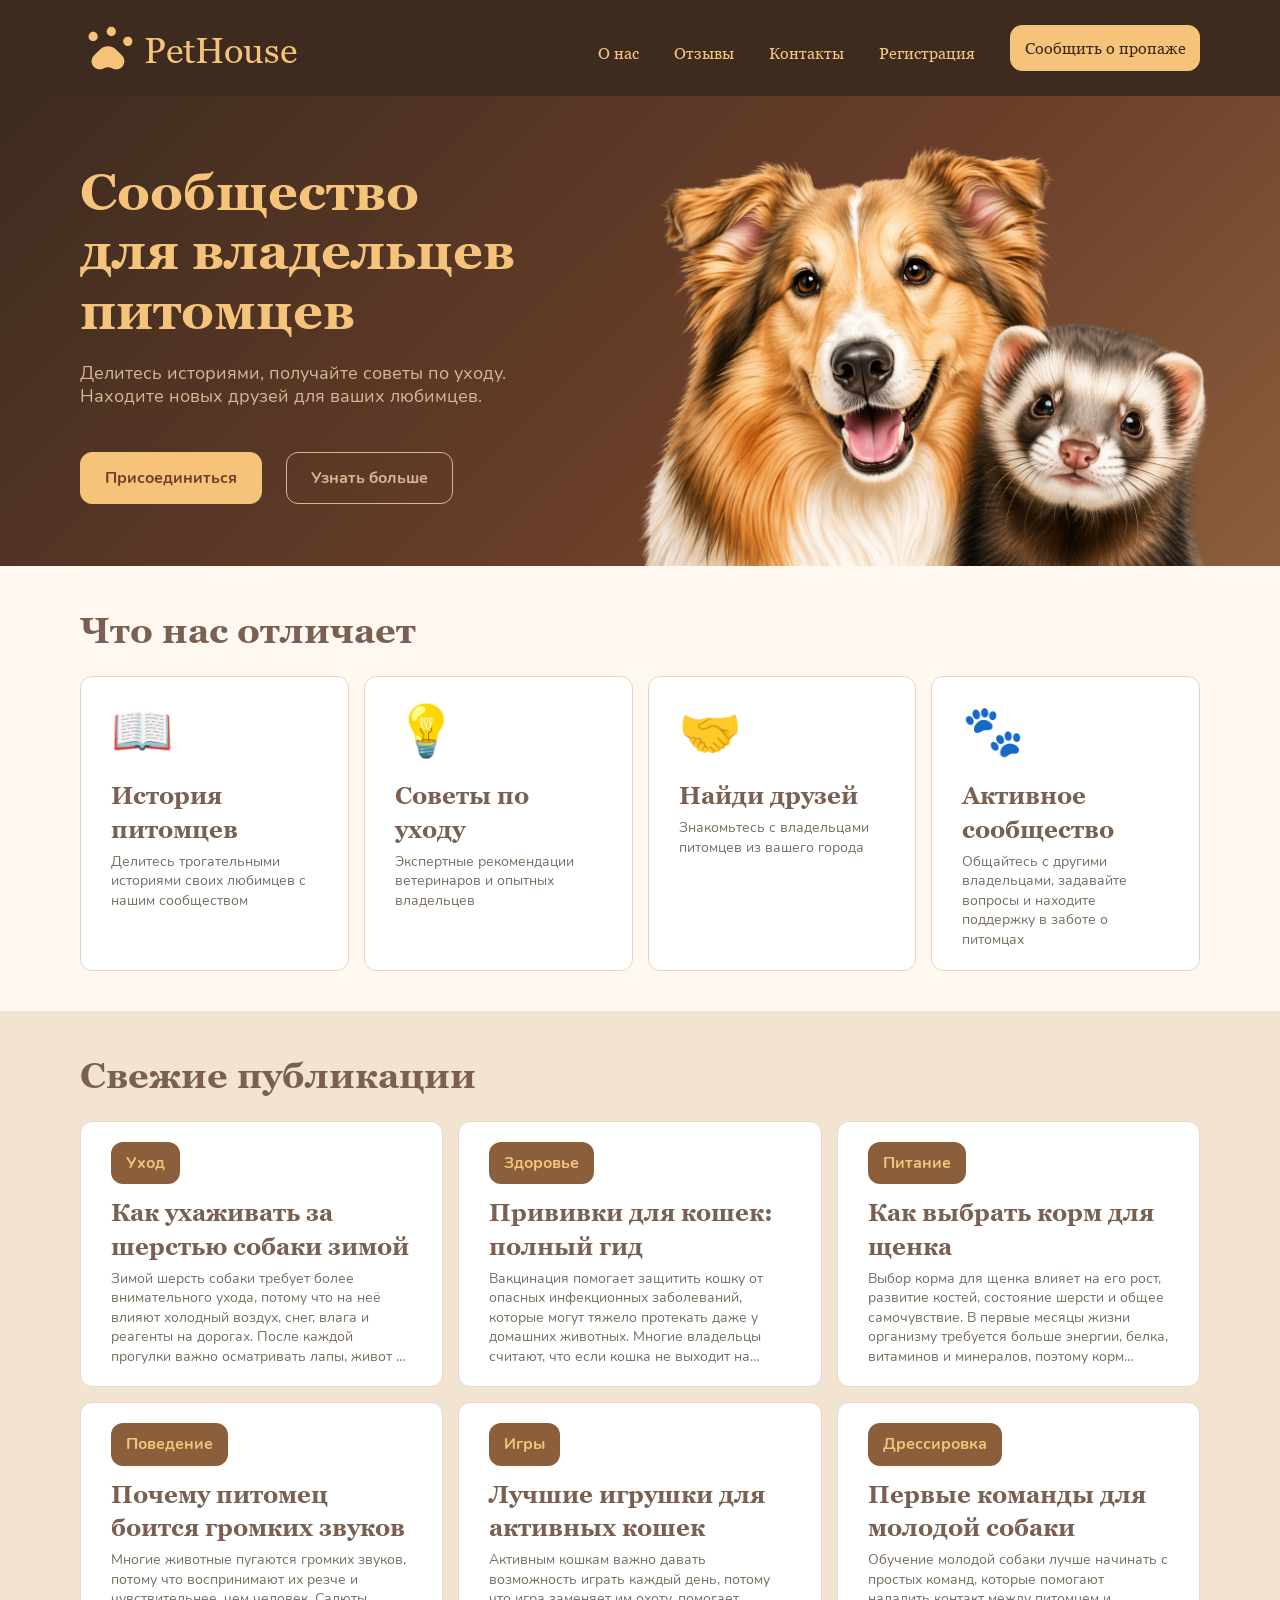
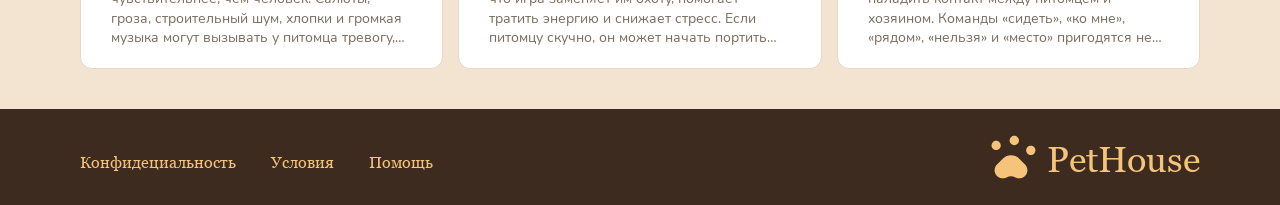
==== commit 9299c40c: "modal" ====
--- a/index.html
+++ b/index.html
@@ -1,255 +1,17 @@
 <!doctype html>
 <html lang="en">
-
-<head>
-  <meta charset="UTF-8" />
-  <meta name="viewport" content="width=device-width, initial-scale=1.0" />
-  <title>PetHouse</title>
-  <link rel="stylesheet" href="./css/main.css">
-  <link rel="stylesheet" href="./css/main_page.css" />
-</head>
-
-<body>
-  <header class="header container">
-    <div>
-      <a href="./index.html" class="logo">
-        <span>
-          <svg class="logo__icon">
-            <use href="./images/sprite.svg#icon-paw-print"></use>
-          </svg>
-        </span>
-        <span class="logo__text">PetHouse</span>
-      </a>
-    </div>
-
-    <nav class="nav">
-      <ul class="nav__list">
-        <li class="nav__item">
-          <a href="./about.html">
-            <span class="nav__text">
-              О нас
-            </span>
-          </a>
-        </li>
-        <li class="nav__item">
-          <a href="./comments.html">
-            <span class="nav__text">
-              Отзывы
-            </span>
-          </a>
-        </li>
-        <li class="nav__item">
-          <a href="./contact.html">
-            <span class="nav__text">
-              Контакты
-            </span>
-          </a>
-        </li>
-        <li class="nav__item">
-          <a href="./register.html">
-            <span class="nav__text">
-              Регистрация
-            </span>
-          </a>
-        </li>
-      </ul>
-    </nav>
-  </header>
-  <main class="main">
-    <section class="hero">
-      <div class="hero__inner container">
-        <div class="hero__content">
-          <h1 class="hero__title">
-            Сообщество <br>
-            для владельцев <br>
-            питомцев
-          </h1>
-
-          <p class="hero__text">
-            Делитесь историями, получайте советы по уходу. <br>
-            Находите новых друзей для ваших любимцев.
-          </p>
-
-          <div class="hero__actions">
-            <a class="hero__link hero__link--primary" href="./register.html">Присоединиться</a>
-            <a class="hero__link hero__link--secondary" href="./about.html">Узнать больше</a>
-          </div>
-        </div>
-
-        <div class="hero__image-wrapper">
-          <img class="hero__image" src="./images/hero1.png" alt="Твой питомец">
-        </div>
-      </div>
-    </section>
-
-    <section class="differences">
-      <div class="differences__inner container">
-        <h2 class="differences__title">Что нас отличает</h2>
-
-        <ul class="differences__list">
-          <li class="differences__item">
-            <span class="differences__icon">📖</span>
-            <h3 class="differences__subtitle">История питомцев</h3>
-            <p class="differences__text">
-              Делитесь трогательными историями своих любимцев с нашим сообществом
-            </p>
-          </li>
-
-          <li class="differences__item">
-            <span class="differences__icon">💡</span>
-            <h3 class="differences__subtitle">Советы по уходу</h3>
-            <p class="differences__text">
-              Экспертные рекомендации ветеринаров и опытных владельцев
-            </p>
-          </li>
-
-          <li class="differences__item">
-            <span class="differences__icon">🤝</span>
-            <h3 class="differences__subtitle">Найди друзей</h3>
-            <p class="differences__text">
-              Знакомьтесь с владельцами питомцев из вашего города
-            </p>
-          </li>
-          <li class="differences__item">
-    <span class="differences__icon">🐾</span>
-    <h3 class="differences__subtitle">Активное сообщество</h3>
-    <p class="differences__text">
-      Общайтесь с другими владельцами, задавайте вопросы и находите поддержку в заботе о питомцах
-    </p>
-  </li>
-        </ul>
-      </div>
-    </section>
-
-    <section class="news">
-      <div class="news__inner container">
-        <h2 class="news__title">Свежие публикации</h2>
-
-        <ul class="news__list">
-          <li class="news__item">
-            <a class="news__link" href="#">
-              <span class="news__category">Уход</span>
-              <h3 class="news__subtitle">Как ухаживать за шерстью собаки зимой</h3>
-              <p class="news__text">
-                Зимой шерсть собаки требует более внимательного ухода, потому что на неё влияют холодный воздух,
-                снег, влага и реагенты на дорогах. После каждой прогулки важно осматривать лапы, живот и шерсть,
-                чтобы вовремя убрать грязь, снег и мелкий мусор. Длинношёрстных собак желательно регулярно
-                расчёсывать, так как влажная шерсть быстрее спутывается и образует колтуны. После мытья или
-                прогулки под снегом питомца нужно хорошо просушить полотенцем, особенно если шерсть густая.
-                Не стоит слишком часто купать собаку зимой, потому что это может пересушить кожу и нарушить
-                естественную защиту шерсти. Для прогулок в сильный мороз можно использовать одежду, если питомец
-                плохо переносит холод. Также важно следить за состоянием подушечек лап и при необходимости
-                наносить защитный воск или крем. Такой уход помогает собаке чувствовать себя комфортно даже в
-                холодное время года.
-              </p>
-            </a>
-          </li>
-
-          <li class="news__item">
-            <a class="news__link" href="#">
-              <span class="news__category">Здоровье</span>
-              <h3 class="news__subtitle">Прививки для кошек: полный гид</h3>
-              <p class="news__text">
-                Вакцинация помогает защитить кошку от опасных инфекционных заболеваний, которые могут тяжело
-                протекать даже у домашних животных. Многие владельцы считают, что если кошка не выходит на улицу,
-                то прививки ей не нужны, но инфекцию можно занести домой на обуви, одежде или руках. Обычно первые
-                прививки делают котёнку в раннем возрасте, а затем проводят ревакцинацию по графику, который
-                подбирает ветеринар. Перед вакцинацией важно убедиться, что питомец здоров, активен и не имеет
-                признаков болезни. Также обычно заранее проводят обработку от паразитов, чтобы организм лучше
-                перенёс прививку. После вакцинации кошку желательно несколько дней не подвергать стрессу, не
-                купать и не перевозить без необходимости. Владелец должен наблюдать за состоянием питомца и при
-                необычной реакции обратиться к специалисту. Регулярная вакцинация особенно важна, если кошка
-                бывает на даче, контактирует с другими животными или участвует в выставках.
-              </p>
-            </a>
-          </li>
-
-          <li class="news__item">
-            <a class="news__link" href="#">
-              <span class="news__category">Питание</span>
-              <h3 class="news__subtitle">Как выбрать корм для щенка</h3>
-              <p class="news__text">
-                Выбор корма для щенка влияет на его рост, развитие костей, состояние шерсти и общее самочувствие.
-                В первые месяцы жизни организму требуется больше энергии, белка, витаминов и минералов, поэтому
-                корм должен соответствовать возрасту питомца. Нельзя ориентироваться только на красивую упаковку
-                или рекламу, важно внимательно смотреть состав и назначение продукта. Для щенков мелких, средних
-                и крупных пород потребности могут отличаться, потому что скорость роста и нагрузка на суставы у
-                них разная. Новый корм лучше вводить постепенно, смешивая его со старым питанием, чтобы избежать
-                проблем с пищеварением. Важно следить за реакцией питомца: состоянием стула, активностью, аппетитом
-                и внешним видом шерсти. Если щенок отказывается от еды или появляются неприятные симптомы, стоит
-                обсудить рацион с ветеринаром. Также нельзя перекармливать питомца, даже если он просит добавку,
-                потому что лишний вес в раннем возрасте может навредить здоровью. Правильно подобранное питание
-                помогает щенку расти активным, крепким и здоровым.
-              </p>
-            </a>
-          </li>
-
-          <li class="news__item">
-            <a class="news__link" href="#">
-              <span class="news__category">Поведение</span>
-              <h3 class="news__subtitle">Почему питомец боится громких звуков</h3>
-              <p class="news__text">
-                Многие животные пугаются громких звуков, потому что воспринимают их резче и чувствительнее, чем
-                человек. Салюты, гроза, строительный шум, хлопки и громкая музыка могут вызывать у питомца тревогу,
-                желание спрятаться или убежать. В такие моменты важно не ругать животное и не заставлять его
-                насильно выходить из укрытия. Лучше заранее подготовить спокойное место, где питомец сможет
-                почувствовать себя в безопасности. Можно закрыть окна, приглушить свет и включить негромкий
-                привычный звук, чтобы снизить резкость внешнего шума. Хозяину стоит вести себя спокойно, потому
-                что животные хорошо чувствуют напряжение человека. Если страх появляется регулярно, питомца можно
-                постепенно приучать к звукам на низкой громкости, поощряя спокойное поведение. В тяжёлых случаях
-                лучше обратиться к ветеринару или специалисту по поведению животных. Терпение и мягкий подход
-                помогают питомцу постепенно справляться со стрессом.
-              </p>
-            </a>
-          </li>
-
-          <li class="news__item">
-            <a class="news__link" href="#">
-              <span class="news__category">Игры</span>
-              <h3 class="news__subtitle">Лучшие игрушки для активных кошек</h3>
-              <p class="news__text">
-                Активным кошкам важно давать возможность играть каждый день, потому что игра заменяет им охоту,
-                помогает тратить энергию и снижает стресс. Если питомцу скучно, он может начать портить мебель,
-                бегать по ночам или требовать постоянного внимания. Хорошо подходят игрушки-дразнилки, мячики,
-                тоннели, интерактивные кормушки и предметы, которые можно катать или ловить. Игрушки лучше менять
-                местами и периодически убирать часть из них, чтобы кошка не теряла интерес. Во время игры важно
-                не использовать руки как игрушку, иначе питомец может привыкнуть кусаться и царапаться. Для кошек
-                с сильным охотничьим инстинктом полезны игры, где нужно выслеживать, догонять и ловить предмет.
-                После активной игры можно дать небольшое лакомство, чтобы завершить «охотничий» сценарий. Также
-                важно учитывать возраст и характер питомца: котятам нужны более частые игры, а взрослым кошкам
-                могут подойти спокойные, но регулярные занятия. Правильно подобранные игрушки делают жизнь кошки
-                дома более насыщенной и здоровой.
-              </p>
-            </a>
-          </li>
-
-          <li class="news__item">
-            <a class="news__link" href="#">
-              <span class="news__category">Дрессировка</span>
-              <h3 class="news__subtitle">Первые команды для молодой собаки</h3>
-              <p class="news__text">
-                Обучение молодой собаки лучше начинать с простых команд, которые помогают наладить контакт между
-                питомцем и хозяином. Команды «сидеть», «ко мне», «рядом», «нельзя» и «место» пригодятся не только
-                дома, но и на прогулке. Занятия должны быть короткими, потому что щенок быстро устаёт и теряет
-                внимание. Лучше тренироваться несколько раз в день по несколько минут, чем проводить одно длинное
-                занятие. Важно использовать спокойный голос, понятные жесты и поощрение за правильное действие.
-                Лакомство, похвала или игра помогают собаке понять, какое поведение от неё ожидают. Нельзя кричать
-                на питомца или наказывать его за ошибку, потому что это может вызвать страх и недоверие. Если
-                команда не получается, лучше упростить задачу и повторить её позже. Постепенность, регулярность
-                и доброжелательное отношение помогают собаке быстрее учиться и увереннее вести себя рядом с
-                человеком.
-              </p>
-            </a>
-          </li>
-        </ul>
-      </div>
-    </section>
-  </main>
-
-  <footer class="footer">
-    <div class="container">
+  <head>
+    <meta charset="UTF-8" />
+    <meta name="viewport" content="width=device-width, initial-scale=1.0" />
+    <title>PetHouse</title>
+    <link rel="stylesheet" href="./css/main.css" />
+    <link rel="stylesheet" href="./css/main_page.css" />
+  </head>
+
+  <body>
+    <header class="header container">
       <div>
-        <a href="" class="logo">
+        <a href="./index.html" class="logo">
           <span>
             <svg class="logo__icon">
               <use href="./images/sprite.svg#icon-paw-print"></use>
@@ -262,30 +24,400 @@
       <nav class="nav">
         <ul class="nav__list">
           <li class="nav__item">
-            <a href="">
-              <span class="nav__text">
-                Конфидециальность
-              </span>
+            <a href="./about.html">
+              <span class="nav__text"> О нас </span>
             </a>
           </li>
           <li class="nav__item">
-            <a href="">
-              <span class="nav__text">
-                Условия
-              </span>
+            <a href="./comments.html">
+              <span class="nav__text"> Отзывы </span>
             </a>
           </li>
           <li class="nav__item">
-            <a href="">
-              <span class="nav__text">
-                Помощь
-              </span>
+            <a href="./contact.html">
+              <span class="nav__text"> Контакты </span>
             </a>
+          </li>
+          <li class="nav__item">
+            <a href="./register.html">
+              <span class="nav__text"> Регистрация </span>
+            </a>
+          </li>
+          <li>
+            <button
+              class="join_us__lost-button"
+              type="button"
+              id="openLostModal"
+            >
+              Сообщить о пропаже
+            </button>
           </li>
         </ul>
       </nav>
+    </header>
+    <main class="main">
+      <section class="hero">
+        <div class="hero__inner container">
+          <div class="hero__content">
+            <h1 class="hero__title">
+              Сообщество <br />
+              для владельцев <br />
+              питомцев
+            </h1>
+
+            <p class="hero__text">
+              Делитесь историями, получайте советы по уходу. <br />
+              Находите новых друзей для ваших любимцев.
+            </p>
+
+            <div class="hero__actions">
+              <a class="hero__link hero__link--primary" href="./register.html"
+                >Присоединиться</a
+              >
+              <a class="hero__link hero__link--secondary" href="./about.html"
+                >Узнать больше</a
+              >
+            </div>
+          </div>
+
+          <div class="hero__image-wrapper">
+            <img
+              class="hero__image"
+              src="./images/hero1.png"
+              alt="Твой питомец"
+            />
+          </div>
+        </div>
+      </section>
+
+      <section class="differences">
+        <div class="differences__inner container">
+          <h2 class="differences__title">Что нас отличает</h2>
+
+          <ul class="differences__list">
+            <li class="differences__item">
+              <span class="differences__icon">📖</span>
+              <h3 class="differences__subtitle">История питомцев</h3>
+              <p class="differences__text">
+                Делитесь трогательными историями своих любимцев с нашим
+                сообществом
+              </p>
+            </li>
+
+            <li class="differences__item">
+              <span class="differences__icon">💡</span>
+              <h3 class="differences__subtitle">Советы по уходу</h3>
+              <p class="differences__text">
+                Экспертные рекомендации ветеринаров и опытных владельцев
+              </p>
+            </li>
+
+            <li class="differences__item">
+              <span class="differences__icon">🤝</span>
+              <h3 class="differences__subtitle">Найди друзей</h3>
+              <p class="differences__text">
+                Знакомьтесь с владельцами питомцев из вашего города
+              </p>
+            </li>
+            <li class="differences__item">
+              <span class="differences__icon">🐾</span>
+              <h3 class="differences__subtitle">Активное сообщество</h3>
+              <p class="differences__text">
+                Общайтесь с другими владельцами, задавайте вопросы и находите
+                поддержку в заботе о питомцах
+              </p>
+            </li>
+          </ul>
+        </div>
+      </section>
+
+      <section class="news">
+        <div class="news__inner container">
+          <h2 class="news__title">Свежие публикации</h2>
+
+          <ul class="news__list">
+            <li class="news__item">
+              <a class="news__link" href="#">
+                <span class="news__category">Уход</span>
+                <h3 class="news__subtitle">
+                  Как ухаживать за шерстью собаки зимой
+                </h3>
+                <p class="news__text">
+                  Зимой шерсть собаки требует более внимательного ухода, потому
+                  что на неё влияют холодный воздух, снег, влага и реагенты на
+                  дорогах. После каждой прогулки важно осматривать лапы, живот и
+                  шерсть, чтобы вовремя убрать грязь, снег и мелкий мусор.
+                  Длинношёрстных собак желательно регулярно расчёсывать, так как
+                  влажная шерсть быстрее спутывается и образует колтуны. После
+                  мытья или прогулки под снегом питомца нужно хорошо просушить
+                  полотенцем, особенно если шерсть густая. Не стоит слишком
+                  часто купать собаку зимой, потому что это может пересушить
+                  кожу и нарушить естественную защиту шерсти. Для прогулок в
+                  сильный мороз можно использовать одежду, если питомец плохо
+                  переносит холод. Также важно следить за состоянием подушечек
+                  лап и при необходимости наносить защитный воск или крем. Такой
+                  уход помогает собаке чувствовать себя комфортно даже в
+                  холодное время года.
+                </p>
+              </a>
+            </li>
+
+            <li class="news__item">
+              <a class="news__link" href="#">
+                <span class="news__category">Здоровье</span>
+                <h3 class="news__subtitle">Прививки для кошек: полный гид</h3>
+                <p class="news__text">
+                  Вакцинация помогает защитить кошку от опасных инфекционных
+                  заболеваний, которые могут тяжело протекать даже у домашних
+                  животных. Многие владельцы считают, что если кошка не выходит
+                  на улицу, то прививки ей не нужны, но инфекцию можно занести
+                  домой на обуви, одежде или руках. Обычно первые прививки
+                  делают котёнку в раннем возрасте, а затем проводят
+                  ревакцинацию по графику, который подбирает ветеринар. Перед
+                  вакцинацией важно убедиться, что питомец здоров, активен и не
+                  имеет признаков болезни. Также обычно заранее проводят
+                  обработку от паразитов, чтобы организм лучше перенёс прививку.
+                  После вакцинации кошку желательно несколько дней не подвергать
+                  стрессу, не купать и не перевозить без необходимости. Владелец
+                  должен наблюдать за состоянием питомца и при необычной реакции
+                  обратиться к специалисту. Регулярная вакцинация особенно
+                  важна, если кошка бывает на даче, контактирует с другими
+                  животными или участвует в выставках.
+                </p>
+              </a>
+            </li>
+
+            <li class="news__item">
+              <a class="news__link" href="#">
+                <span class="news__category">Питание</span>
+                <h3 class="news__subtitle">Как выбрать корм для щенка</h3>
+                <p class="news__text">
+                  Выбор корма для щенка влияет на его рост, развитие костей,
+                  состояние шерсти и общее самочувствие. В первые месяцы жизни
+                  организму требуется больше энергии, белка, витаминов и
+                  минералов, поэтому корм должен соответствовать возрасту
+                  питомца. Нельзя ориентироваться только на красивую упаковку
+                  или рекламу, важно внимательно смотреть состав и назначение
+                  продукта. Для щенков мелких, средних и крупных пород
+                  потребности могут отличаться, потому что скорость роста и
+                  нагрузка на суставы у них разная. Новый корм лучше вводить
+                  постепенно, смешивая его со старым питанием, чтобы избежать
+                  проблем с пищеварением. Важно следить за реакцией питомца:
+                  состоянием стула, активностью, аппетитом и внешним видом
+                  шерсти. Если щенок отказывается от еды или появляются
+                  неприятные симптомы, стоит обсудить рацион с ветеринаром.
+                  Также нельзя перекармливать питомца, даже если он просит
+                  добавку, потому что лишний вес в раннем возрасте может
+                  навредить здоровью. Правильно подобранное питание помогает
+                  щенку расти активным, крепким и здоровым.
+                </p>
+              </a>
+            </li>
+
+            <li class="news__item">
+              <a class="news__link" href="#">
+                <span class="news__category">Поведение</span>
+                <h3 class="news__subtitle">
+                  Почему питомец боится громких звуков
+                </h3>
+                <p class="news__text">
+                  Многие животные пугаются громких звуков, потому что
+                  воспринимают их резче и чувствительнее, чем человек. Салюты,
+                  гроза, строительный шум, хлопки и громкая музыка могут
+                  вызывать у питомца тревогу, желание спрятаться или убежать. В
+                  такие моменты важно не ругать животное и не заставлять его
+                  насильно выходить из укрытия. Лучше заранее подготовить
+                  спокойное место, где питомец сможет почувствовать себя в
+                  безопасности. Можно закрыть окна, приглушить свет и включить
+                  негромкий привычный звук, чтобы снизить резкость внешнего
+                  шума. Хозяину стоит вести себя спокойно, потому что животные
+                  хорошо чувствуют напряжение человека. Если страх появляется
+                  регулярно, питомца можно постепенно приучать к звукам на
+                  низкой громкости, поощряя спокойное поведение. В тяжёлых
+                  случаях лучше обратиться к ветеринару или специалисту по
+                  поведению животных. Терпение и мягкий подход помогают питомцу
+                  постепенно справляться со стрессом.
+                </p>
+              </a>
+            </li>
+
+            <li class="news__item">
+              <a class="news__link" href="#">
+                <span class="news__category">Игры</span>
+                <h3 class="news__subtitle">
+                  Лучшие игрушки для активных кошек
+                </h3>
+                <p class="news__text">
+                  Активным кошкам важно давать возможность играть каждый день,
+                  потому что игра заменяет им охоту, помогает тратить энергию и
+                  снижает стресс. Если питомцу скучно, он может начать портить
+                  мебель, бегать по ночам или требовать постоянного внимания.
+                  Хорошо подходят игрушки-дразнилки, мячики, тоннели,
+                  интерактивные кормушки и предметы, которые можно катать или
+                  ловить. Игрушки лучше менять местами и периодически убирать
+                  часть из них, чтобы кошка не теряла интерес. Во время игры
+                  важно не использовать руки как игрушку, иначе питомец может
+                  привыкнуть кусаться и царапаться. Для кошек с сильным
+                  охотничьим инстинктом полезны игры, где нужно выслеживать,
+                  догонять и ловить предмет. После активной игры можно дать
+                  небольшое лакомство, чтобы завершить «охотничий» сценарий.
+                  Также важно учитывать возраст и характер питомца: котятам
+                  нужны более частые игры, а взрослым кошкам могут подойти
+                  спокойные, но регулярные занятия. Правильно подобранные
+                  игрушки делают жизнь кошки дома более насыщенной и здоровой.
+                </p>
+              </a>
+            </li>
+
+            <li class="news__item">
+              <a class="news__link" href="#">
+                <span class="news__category">Дрессировка</span>
+                <h3 class="news__subtitle">
+                  Первые команды для молодой собаки
+                </h3>
+                <p class="news__text">
+                  Обучение молодой собаки лучше начинать с простых команд,
+                  которые помогают наладить контакт между питомцем и хозяином.
+                  Команды «сидеть», «ко мне», «рядом», «нельзя» и «место»
+                  пригодятся не только дома, но и на прогулке. Занятия должны
+                  быть короткими, потому что щенок быстро устаёт и теряет
+                  внимание. Лучше тренироваться несколько раз в день по
+                  несколько минут, чем проводить одно длинное занятие. Важно
+                  использовать спокойный голос, понятные жесты и поощрение за
+                  правильное действие. Лакомство, похвала или игра помогают
+                  собаке понять, какое поведение от неё ожидают. Нельзя кричать
+                  на питомца или наказывать его за ошибку, потому что это может
+                  вызвать страх и недоверие. Если команда не получается, лучше
+                  упростить задачу и повторить её позже. Постепенность,
+                  регулярность и доброжелательное отношение помогают собаке
+                  быстрее учиться и увереннее вести себя рядом с человеком.
+                </p>
+              </a>
+            </li>
+          </ul>
+        </div>
+      </section>
+    </main>
+
+    <footer class="footer">
+      <div class="container">
+        <div>
+          <a href="" class="logo">
+            <span>
+              <svg class="logo__icon">
+                <use href="./images/sprite.svg#icon-paw-print"></use>
+              </svg>
+            </span>
+            <span class="logo__text">PetHouse</span>
+          </a>
+        </div>
+
+        <nav class="nav">
+          <ul class="nav__list">
+            <li class="nav__item">
+              <a href="">
+                <span class="nav__text"> Конфидециальность </span>
+              </a>
+            </li>
+            <li class="nav__item">
+              <a href="">
+                <span class="nav__text"> Условия </span>
+              </a>
+            </li>
+            <li class="nav__item">
+              <a href="">
+                <span class="nav__text"> Помощь </span>
+              </a>
+            </li>
+          </ul>
+        </nav>
+      </div>
+    </footer>
+
+    <div class="modal" id="lostModal">
+      <div class="modal__overlay" id="closeLostModal"></div>
+
+      <div class="modal__content">
+        <button class="modal__close" type="button" id="modalCloseButton">
+          ×
+        </button>
+
+        <h2 class="modal__title">Сообщить о пропаже</h2>
+
+        <form class="lost-form" id="lostPetForm">
+          <div class="lost-form__field">
+            <label for="owner">Ваше имя</label>
+            <input
+              type="text"
+              id="owner"
+              name="owner"
+              placeholder="Например, Анна"
+            />
+            <span class="lost-form__error" data-error="owner"></span>
+          </div>
+
+          <div class="lost-form__field">
+            <label for="pet">Вид питомца</label>
+            <input
+              type="text"
+              id="pet"
+              name="pet"
+              placeholder="Например, кошка"
+            />
+            <span class="lost-form__error" data-error="pet"></span>
+          </div>
+
+          <div class="lost-form__field">
+            <label for="petName">Кличка питомца</label>
+            <input
+              type="text"
+              id="petName"
+              name="petName"
+              placeholder="Например, Муся"
+            />
+            <span class="lost-form__error" data-error="petName"></span>
+          </div>
+
+          <div class="lost-form__field">
+            <label for="city">Город</label>
+            <input
+              type="text"
+              id="city"
+              name="city"
+              placeholder="Например, Пенза"
+            />
+            <span class="lost-form__error" data-error="city"></span>
+          </div>
+
+          <div class="lost-form__field">
+            <label for="contact">Контакт</label>
+            <input
+              type="text"
+              id="contact"
+              name="contact"
+              placeholder="Телефон или email"
+            />
+            <span class="lost-form__error" data-error="contact"></span>
+          </div>
+
+          <div class="lost-form__field">
+            <label for="description">Описание</label>
+            <textarea
+              id="description"
+              name="description"
+              placeholder="Опишите питомца и место пропажи"
+            ></textarea>
+            <span class="lost-form__error" data-error="description"></span>
+          </div>
+
+          <p class="lost-form__message" id="lostFormMessage"></p>
+
+          <button class="lost-form__button" type="submit">
+            Отправить объявление
+          </button>
+        </form>
+      </div>
     </div>
-  </footer>
-</body>
-
-</html>+    <script src="./scripts/lost-pets.js"></script>
+  </body>
+</html>
--- a/css/main.css
+++ b/css/main.css
@@ -348,4 +348,26 @@
   flex-direction: row-reverse;
   justify-content: space-between;
   padding: 20px 80px;
+}
+
+.nav button{
+  display: inline-flex;
+  align-items: center;
+  justify-content: center;
+  min-width: 190px;
+  padding: 11px 6px;
+  background-color: #F5C47A;
+  color: #3D2B1F;
+  border: 1px solid #F5C47A;
+  border-radius: 12px;
+  font-size: 16px;
+  font-family: "GeorgiaCustom", Georgia, serif;
+  cursor: pointer;
+  transition: 0.3s ease;
+}
+
+.nav button:hover{
+  color: #F5C47A;
+  background-color: #3D2B1F;
+  border: 1px solid #F5C47A;
 }
--- a/css/main_page.css
+++ b/css/main_page.css
@@ -171,4 +171,183 @@
   -webkit-line-clamp: 5;
   -webkit-box-orient: vertical;
   overflow: hidden;
+}
+
+.modal {
+  position: fixed;
+  inset: 0;
+  z-index: 100;
+  display: none;
+  align-items: center;
+  justify-content: center;
+  padding: 20px;
+}
+
+.modal.is-open {
+  display: flex;
+}
+
+.modal__overlay {
+  position: absolute;
+  inset: 0;
+  background-color: rgba(0, 0, 0, 0.55);
+}
+
+.modal__content {
+  position: relative;
+  z-index: 1;
+  width: min(100%, 560px);
+  max-height: 90vh;
+  overflow-y: auto;
+  padding: 32px;
+  background-color: #fffdf9;
+  border-radius: 18px;
+}
+
+.modal__close {
+  position: absolute;
+  top: 16px;
+  right: 18px;
+  background: none;
+  border: none;
+  font-size: 32px;
+  line-height: 1;
+  cursor: pointer;
+}
+
+.modal__title {
+  margin: 0 0 24px;
+  color: #6B3F2A;
+  font-family: "GeorgiaCustom", Georgia, serif;
+  font-size: 22px;
+}
+
+.lost-form {
+  display: flex;
+  flex-direction: column;
+  gap: 16px;
+}
+
+.lost-form__field {
+  display: flex;
+  flex-direction: column;
+  gap: 6px;
+}
+
+.lost-form__field label {
+  font-weight: 700;
+  color: #6B3F2A;
+}
+
+.lost-form__field input,
+.lost-form__field textarea {
+  width: 100%;
+  padding: 13px 15px;
+  border: 1px solid #e8d5c0;
+  border-radius: 12px;
+  outline: none;
+  font-family: inherit;
+  font-size: 16px;
+}
+
+.lost-form__field textarea {
+  min-height: 110px;
+  resize: vertical;
+}
+
+.lost-form__field input:focus,
+.lost-form__field textarea:focus {
+  border-color: #F5C47A;
+}
+
+.lost-form__error {
+  min-height: 18px;
+  font-size: 14px;
+  color: #c0392b;
+}
+
+.lost-form__message {
+  margin: 0;
+  font-weight: 700;
+}
+
+.lost-form__message.is-error {
+  color: #c0392b;
+}
+
+.lost-form__message.is-success {
+  color: #2f8f46;
+}
+
+.lost-form__button {
+  padding: 14px 24px;
+  background-color: #F5C47A;
+  color: #6B3F2A;
+  border: 1px solid #F5C47A;
+  border-radius: 12px;
+  font-size: 16px;
+  font-weight: 700;
+  cursor: pointer;
+  transition: 0.3s ease;
+}
+
+.lost-form__button:hover {
+  background-color: transparent;
+  color: #F5C47A;
+}
+
+.lost-board {
+  padding: 60px 0;
+}
+
+.lost-board__head {
+  margin-bottom: 28px;
+}
+
+.lost-board__title {
+  margin: 0 0 10px;
+  color: #6B3F2A;
+}
+
+.lost-board__text {
+  margin: 0;
+  color: #D4B896;
+}
+
+.lost-board__list {
+  display: grid;
+  grid-template-columns: repeat(2, 1fr);
+  gap: 20px;
+  padding: 0;
+  margin: 0;
+  list-style: none;
+}
+
+.lost-board__item {
+  padding: 24px;
+  background-color: #fff;
+  border: 1px solid #e8d5c0;
+  border-radius: 16px;
+}
+
+.lost-board__item-title {
+  margin: 0 0 10px;
+  color: #6B3F2A;
+}
+
+.lost-board__item-text {
+  margin: 0 0 8px;
+  color: #D4B896;
+}
+
+.lost-board__item-contact {
+  margin: 14px 0 0;
+  font-weight: 700;
+  color: #6B3F2A;
+}
+
+@media (max-width: 768px) {
+  .lost-board__list {
+    grid-template-columns: 1fr;
+  }
 }
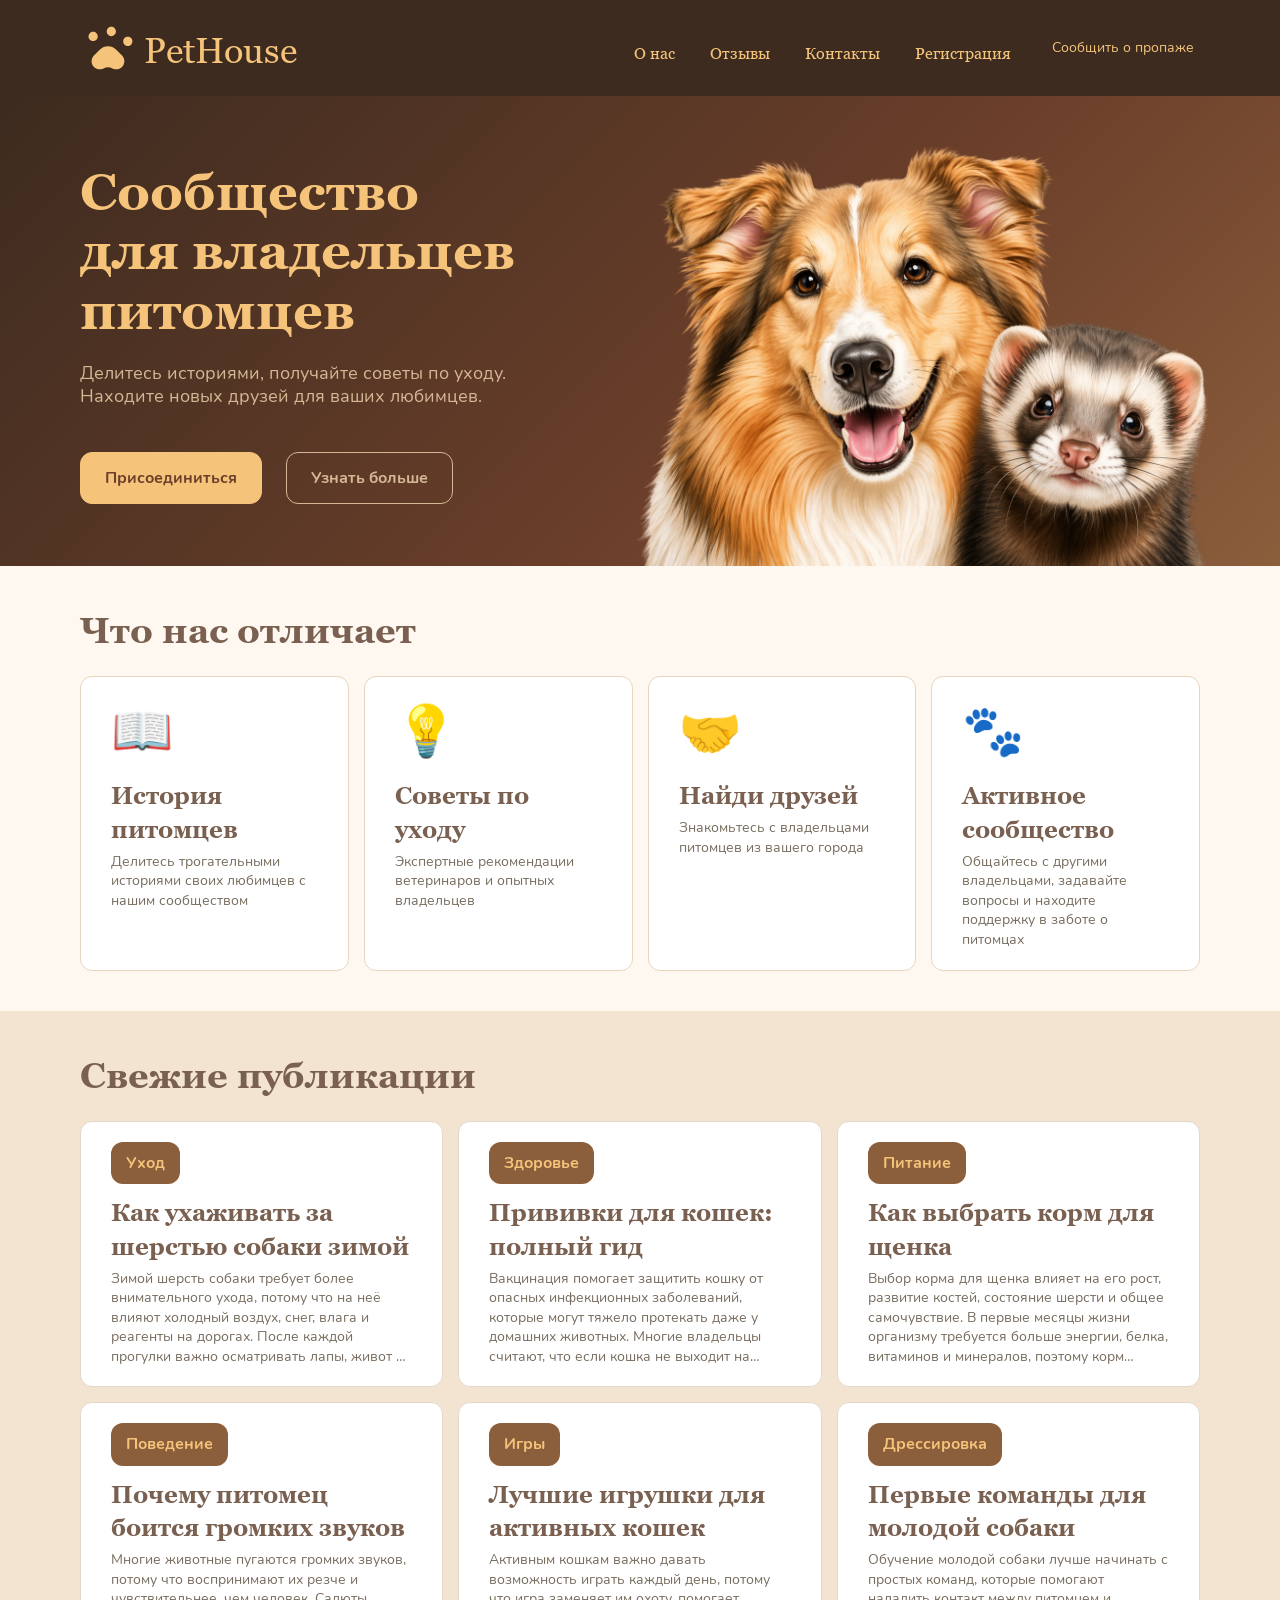
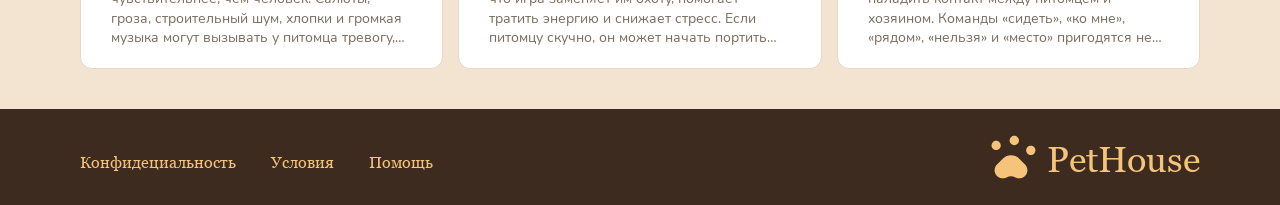
==== commit a0920a6a: "hi" ====
--- a/index.html
+++ b/index.html
@@ -1,17 +1,297 @@
 <!doctype html>
 <html lang="en">
-  <head>
-    <meta charset="UTF-8" />
-    <meta name="viewport" content="width=device-width, initial-scale=1.0" />
-    <title>PetHouse</title>
-    <link rel="stylesheet" href="./css/main.css" />
-    <link rel="stylesheet" href="./css/main_page.css" />
-  </head>
-
-  <body>
-    <header class="header container">
+
+<head>
+  <meta charset="UTF-8" />
+  <meta name="viewport" content="width=device-width, initial-scale=1.0" />
+  <title>PetHouse</title>
+  <link rel="stylesheet" href="./css/main.css" />
+  <link rel="stylesheet" href="./css/main_page.css" />
+</head>
+
+<body>
+  <header class="header container">
+    <div>
+      <a href="./index.html" class="logo">
+        <span>
+          <svg class="logo__icon">
+            <use href="./images/sprite.svg#icon-paw-print"></use>
+          </svg>
+        </span>
+        <span class="logo__text">PetHouse</span>
+      </a>
+    </div>
+
+    <nav class="nav">
+      <ul class="nav__list">
+        <li class="nav__item">
+          <a href="./about.html">
+            <span class="nav__text"> О нас </span>
+          </a>
+        </li>
+        <li class="nav__item">
+          <a href="./comments.html">
+            <span class="nav__text"> Отзывы </span>
+          </a>
+        </li>
+        <li class="nav__item">
+          <a href="./contact.html">
+            <span class="nav__text"> Контакты </span>
+          </a>
+        </li>
+        <li class="nav__item">
+          <a href="./register.html">
+            <span class="nav__text"> Регистрация </span>
+          </a>
+        </li>
+        <li>
+          <button class="join_us__lost-button" type="button" id="openLostModal">
+            Сообщить о пропаже
+          </button>
+        </li>
+      </ul>
+    </nav>
+  </header>
+  <main class="main">
+    <section class="hero">
+      <div class="hero__inner container">
+        <div class="hero__content">
+          <h1 class="hero__title">
+            Сообщество <br />
+            для владельцев <br />
+            питомцев
+          </h1>
+
+          <p class="hero__text">
+            Делитесь историями, получайте советы по уходу. <br />
+            Находите новых друзей для ваших любимцев.
+          </p>
+
+          <div class="hero__actions">
+            <a class="hero__link hero__link--primary" href="./register.html">Присоединиться</a>
+            <a class="hero__link hero__link--secondary" href="./about.html">Узнать больше</a>
+          </div>
+        </div>
+
+        <div class="hero__image-wrapper">
+          <img class="hero__image" src="./images/hero1.png" alt="Твой питомец" />
+        </div>
+      </div>
+    </section>
+
+    <section class="differences">
+      <div class="differences__inner container">
+        <h2 class="differences__title">Что нас отличает</h2>
+
+        <ul class="differences__list">
+          <li class="differences__item">
+            <span class="differences__icon">📖</span>
+            <h3 class="differences__subtitle">История питомцев</h3>
+            <p class="differences__text">
+              Делитесь трогательными историями своих любимцев с нашим
+              сообществом
+            </p>
+          </li>
+
+          <li class="differences__item">
+            <span class="differences__icon">💡</span>
+            <h3 class="differences__subtitle">Советы по уходу</h3>
+            <p class="differences__text">
+              Экспертные рекомендации ветеринаров и опытных владельцев
+            </p>
+          </li>
+
+          <li class="differences__item">
+            <span class="differences__icon">🤝</span>
+            <h3 class="differences__subtitle">Найди друзей</h3>
+            <p class="differences__text">
+              Знакомьтесь с владельцами питомцев из вашего города
+            </p>
+          </li>
+          <li class="differences__item">
+            <span class="differences__icon">🐾</span>
+            <h3 class="differences__subtitle">Активное сообщество</h3>
+            <p class="differences__text">
+              Общайтесь с другими владельцами, задавайте вопросы и находите
+              поддержку в заботе о питомцах
+            </p>
+          </li>
+        </ul>
+      </div>
+    </section>
+
+    <section class="news">
+      <div class="news__inner container">
+        <h2 class="news__title">Свежие публикации</h2>
+
+        <ul class="news__list">
+          <li class="news__item">
+            <a class="news__link" href="#">
+              <span class="news__category">Уход</span>
+              <h3 class="news__subtitle">
+                Как ухаживать за шерстью собаки зимой
+              </h3>
+              <p class="news__text">
+                Зимой шерсть собаки требует более внимательного ухода, потому
+                что на неё влияют холодный воздух, снег, влага и реагенты на
+                дорогах. После каждой прогулки важно осматривать лапы, живот и
+                шерсть, чтобы вовремя убрать грязь, снег и мелкий мусор.
+                Длинношёрстных собак желательно регулярно расчёсывать, так как
+                влажная шерсть быстрее спутывается и образует колтуны. После
+                мытья или прогулки под снегом питомца нужно хорошо просушить
+                полотенцем, особенно если шерсть густая. Не стоит слишком
+                часто купать собаку зимой, потому что это может пересушить
+                кожу и нарушить естественную защиту шерсти. Для прогулок в
+                сильный мороз можно использовать одежду, если питомец плохо
+                переносит холод. Также важно следить за состоянием подушечек
+                лап и при необходимости наносить защитный воск или крем. Такой
+                уход помогает собаке чувствовать себя комфортно даже в
+                холодное время года.
+              </p>
+            </a>
+          </li>
+
+          <li class="news__item">
+            <a class="news__link" href="#">
+              <span class="news__category">Здоровье</span>
+              <h3 class="news__subtitle">Прививки для кошек: полный гид</h3>
+              <p class="news__text">
+                Вакцинация помогает защитить кошку от опасных инфекционных
+                заболеваний, которые могут тяжело протекать даже у домашних
+                животных. Многие владельцы считают, что если кошка не выходит
+                на улицу, то прививки ей не нужны, но инфекцию можно занести
+                домой на обуви, одежде или руках. Обычно первые прививки
+                делают котёнку в раннем возрасте, а затем проводят
+                ревакцинацию по графику, который подбирает ветеринар. Перед
+                вакцинацией важно убедиться, что питомец здоров, активен и не
+                имеет признаков болезни. Также обычно заранее проводят
+                обработку от паразитов, чтобы организм лучше перенёс прививку.
+                После вакцинации кошку желательно несколько дней не подвергать
+                стрессу, не купать и не перевозить без необходимости. Владелец
+                должен наблюдать за состоянием питомца и при необычной реакции
+                обратиться к специалисту. Регулярная вакцинация особенно
+                важна, если кошка бывает на даче, контактирует с другими
+                животными или участвует в выставках.
+              </p>
+            </a>
+          </li>
+
+          <li class="news__item">
+            <a class="news__link" href="#">
+              <span class="news__category">Питание</span>
+              <h3 class="news__subtitle">Как выбрать корм для щенка</h3>
+              <p class="news__text">
+                Выбор корма для щенка влияет на его рост, развитие костей,
+                состояние шерсти и общее самочувствие. В первые месяцы жизни
+                организму требуется больше энергии, белка, витаминов и
+                минералов, поэтому корм должен соответствовать возрасту
+                питомца. Нельзя ориентироваться только на красивую упаковку
+                или рекламу, важно внимательно смотреть состав и назначение
+                продукта. Для щенков мелких, средних и крупных пород
+                потребности могут отличаться, потому что скорость роста и
+                нагрузка на суставы у них разная. Новый корм лучше вводить
+                постепенно, смешивая его со старым питанием, чтобы избежать
+                проблем с пищеварением. Важно следить за реакцией питомца:
+                состоянием стула, активностью, аппетитом и внешним видом
+                шерсти. Если щенок отказывается от еды или появляются
+                неприятные симптомы, стоит обсудить рацион с ветеринаром.
+                Также нельзя перекармливать питомца, даже если он просит
+                добавку, потому что лишний вес в раннем возрасте может
+                навредить здоровью. Правильно подобранное питание помогает
+                щенку расти активным, крепким и здоровым.
+              </p>
+            </a>
+          </li>
+
+          <li class="news__item">
+            <a class="news__link" href="#">
+              <span class="news__category">Поведение</span>
+              <h3 class="news__subtitle">
+                Почему питомец боится громких звуков
+              </h3>
+              <p class="news__text">
+                Многие животные пугаются громких звуков, потому что
+                воспринимают их резче и чувствительнее, чем человек. Салюты,
+                гроза, строительный шум, хлопки и громкая музыка могут
+                вызывать у питомца тревогу, желание спрятаться или убежать. В
+                такие моменты важно не ругать животное и не заставлять его
+                насильно выходить из укрытия. Лучше заранее подготовить
+                спокойное место, где питомец сможет почувствовать себя в
+                безопасности. Можно закрыть окна, приглушить свет и включить
+                негромкий привычный звук, чтобы снизить резкость внешнего
+                шума. Хозяину стоит вести себя спокойно, потому что животные
+                хорошо чувствуют напряжение человека. Если страх появляется
+                регулярно, питомца можно постепенно приучать к звукам на
+                низкой громкости, поощряя спокойное поведение. В тяжёлых
+                случаях лучше обратиться к ветеринару или специалисту по
+                поведению животных. Терпение и мягкий подход помогают питомцу
+                постепенно справляться со стрессом.
+              </p>
+            </a>
+          </li>
+
+          <li class="news__item">
+            <a class="news__link" href="#">
+              <span class="news__category">Игры</span>
+              <h3 class="news__subtitle">
+                Лучшие игрушки для активных кошек
+              </h3>
+              <p class="news__text">
+                Активным кошкам важно давать возможность играть каждый день,
+                потому что игра заменяет им охоту, помогает тратить энергию и
+                снижает стресс. Если питомцу скучно, он может начать портить
+                мебель, бегать по ночам или требовать постоянного внимания.
+                Хорошо подходят игрушки-дразнилки, мячики, тоннели,
+                интерактивные кормушки и предметы, которые можно катать или
+                ловить. Игрушки лучше менять местами и периодически убирать
+                часть из них, чтобы кошка не теряла интерес. Во время игры
+                важно не использовать руки как игрушку, иначе питомец может
+                привыкнуть кусаться и царапаться. Для кошек с сильным
+                охотничьим инстинктом полезны игры, где нужно выслеживать,
+                догонять и ловить предмет. После активной игры можно дать
+                небольшое лакомство, чтобы завершить «охотничий» сценарий.
+                Также важно учитывать возраст и характер питомца: котятам
+                нужны более частые игры, а взрослым кошкам могут подойти
+                спокойные, но регулярные занятия. Правильно подобранные
+                игрушки делают жизнь кошки дома более насыщенной и здоровой.
+              </p>
+            </a>
+          </li>
+
+          <li class="news__item">
+            <a class="news__link" href="#">
+              <span class="news__category">Дрессировка</span>
+              <h3 class="news__subtitle">
+                Первые команды для молодой собаки
+              </h3>
+              <p class="news__text">
+                Обучение молодой собаки лучше начинать с простых команд,
+                которые помогают наладить контакт между питомцем и хозяином.
+                Команды «сидеть», «ко мне», «рядом», «нельзя» и «место»
+                пригодятся не только дома, но и на прогулке. Занятия должны
+                быть короткими, потому что щенок быстро устаёт и теряет
+                внимание. Лучше тренироваться несколько раз в день по
+                несколько минут, чем проводить одно длинное занятие. Важно
+                использовать спокойный голос, понятные жесты и поощрение за
+                правильное действие. Лакомство, похвала или игра помогают
+                собаке понять, какое поведение от неё ожидают. Нельзя кричать
+                на питомца или наказывать его за ошибку, потому что это может
+                вызвать страх и недоверие. Если команда не получается, лучше
+                упростить задачу и повторить её позже. Постепенность,
+                регулярность и доброжелательное отношение помогают собаке
+                быстрее учиться и увереннее вести себя рядом с человеком.
+              </p>
+            </a>
+          </li>
+        </ul>
+      </div>
+    </section>
+  </main>
+
+  <footer class="footer">
+    <div class="container">
       <div>
-        <a href="./index.html" class="logo">
+        <a href="" class="logo">
           <span>
             <svg class="logo__icon">
               <use href="./images/sprite.svg#icon-paw-print"></use>
@@ -24,400 +304,81 @@
       <nav class="nav">
         <ul class="nav__list">
           <li class="nav__item">
-            <a href="./about.html">
-              <span class="nav__text"> О нас </span>
+            <a href="">
+              <span class="nav__text"> Конфидециальность </span>
             </a>
           </li>
           <li class="nav__item">
-            <a href="./comments.html">
-              <span class="nav__text"> Отзывы </span>
+            <a href="">
+              <span class="nav__text"> Условия </span>
             </a>
           </li>
           <li class="nav__item">
-            <a href="./contact.html">
-              <span class="nav__text"> Контакты </span>
-            </a>
-          </li>
-          <li class="nav__item">
-            <a href="./register.html">
-              <span class="nav__text"> Регистрация </span>
-            </a>
-          </li>
-          <li>
-            <button
-              class="join_us__lost-button"
-              type="button"
-              id="openLostModal"
-            >
-              Сообщить о пропаже
-            </button>
+            <a href="">
+              <span class="nav__text"> Помощь </span>
+            </a>
           </li>
         </ul>
       </nav>
-    </header>
-    <main class="main">
-      <section class="hero">
-        <div class="hero__inner container">
-          <div class="hero__content">
-            <h1 class="hero__title">
-              Сообщество <br />
-              для владельцев <br />
-              питомцев
-            </h1>
-
-            <p class="hero__text">
-              Делитесь историями, получайте советы по уходу. <br />
-              Находите новых друзей для ваших любимцев.
-            </p>
-
-            <div class="hero__actions">
-              <a class="hero__link hero__link--primary" href="./register.html"
-                >Присоединиться</a
-              >
-              <a class="hero__link hero__link--secondary" href="./about.html"
-                >Узнать больше</a
-              >
-            </div>
-          </div>
-
-          <div class="hero__image-wrapper">
-            <img
-              class="hero__image"
-              src="./images/hero1.png"
-              alt="Твой питомец"
-            />
-          </div>
-        </div>
-      </section>
-
-      <section class="differences">
-        <div class="differences__inner container">
-          <h2 class="differences__title">Что нас отличает</h2>
-
-          <ul class="differences__list">
-            <li class="differences__item">
-              <span class="differences__icon">📖</span>
-              <h3 class="differences__subtitle">История питомцев</h3>
-              <p class="differences__text">
-                Делитесь трогательными историями своих любимцев с нашим
-                сообществом
-              </p>
-            </li>
-
-            <li class="differences__item">
-              <span class="differences__icon">💡</span>
-              <h3 class="differences__subtitle">Советы по уходу</h3>
-              <p class="differences__text">
-                Экспертные рекомендации ветеринаров и опытных владельцев
-              </p>
-            </li>
-
-            <li class="differences__item">
-              <span class="differences__icon">🤝</span>
-              <h3 class="differences__subtitle">Найди друзей</h3>
-              <p class="differences__text">
-                Знакомьтесь с владельцами питомцев из вашего города
-              </p>
-            </li>
-            <li class="differences__item">
-              <span class="differences__icon">🐾</span>
-              <h3 class="differences__subtitle">Активное сообщество</h3>
-              <p class="differences__text">
-                Общайтесь с другими владельцами, задавайте вопросы и находите
-                поддержку в заботе о питомцах
-              </p>
-            </li>
-          </ul>
-        </div>
-      </section>
-
-      <section class="news">
-        <div class="news__inner container">
-          <h2 class="news__title">Свежие публикации</h2>
-
-          <ul class="news__list">
-            <li class="news__item">
-              <a class="news__link" href="#">
-                <span class="news__category">Уход</span>
-                <h3 class="news__subtitle">
-                  Как ухаживать за шерстью собаки зимой
-                </h3>
-                <p class="news__text">
-                  Зимой шерсть собаки требует более внимательного ухода, потому
-                  что на неё влияют холодный воздух, снег, влага и реагенты на
-                  дорогах. После каждой прогулки важно осматривать лапы, живот и
-                  шерсть, чтобы вовремя убрать грязь, снег и мелкий мусор.
-                  Длинношёрстных собак желательно регулярно расчёсывать, так как
-                  влажная шерсть быстрее спутывается и образует колтуны. После
-                  мытья или прогулки под снегом питомца нужно хорошо просушить
-                  полотенцем, особенно если шерсть густая. Не стоит слишком
-                  часто купать собаку зимой, потому что это может пересушить
-                  кожу и нарушить естественную защиту шерсти. Для прогулок в
-                  сильный мороз можно использовать одежду, если питомец плохо
-                  переносит холод. Также важно следить за состоянием подушечек
-                  лап и при необходимости наносить защитный воск или крем. Такой
-                  уход помогает собаке чувствовать себя комфортно даже в
-                  холодное время года.
-                </p>
-              </a>
-            </li>
-
-            <li class="news__item">
-              <a class="news__link" href="#">
-                <span class="news__category">Здоровье</span>
-                <h3 class="news__subtitle">Прививки для кошек: полный гид</h3>
-                <p class="news__text">
-                  Вакцинация помогает защитить кошку от опасных инфекционных
-                  заболеваний, которые могут тяжело протекать даже у домашних
-                  животных. Многие владельцы считают, что если кошка не выходит
-                  на улицу, то прививки ей не нужны, но инфекцию можно занести
-                  домой на обуви, одежде или руках. Обычно первые прививки
-                  делают котёнку в раннем возрасте, а затем проводят
-                  ревакцинацию по графику, который подбирает ветеринар. Перед
-                  вакцинацией важно убедиться, что питомец здоров, активен и не
-                  имеет признаков болезни. Также обычно заранее проводят
-                  обработку от паразитов, чтобы организм лучше перенёс прививку.
-                  После вакцинации кошку желательно несколько дней не подвергать
-                  стрессу, не купать и не перевозить без необходимости. Владелец
-                  должен наблюдать за состоянием питомца и при необычной реакции
-                  обратиться к специалисту. Регулярная вакцинация особенно
-                  важна, если кошка бывает на даче, контактирует с другими
-                  животными или участвует в выставках.
-                </p>
-              </a>
-            </li>
-
-            <li class="news__item">
-              <a class="news__link" href="#">
-                <span class="news__category">Питание</span>
-                <h3 class="news__subtitle">Как выбрать корм для щенка</h3>
-                <p class="news__text">
-                  Выбор корма для щенка влияет на его рост, развитие костей,
-                  состояние шерсти и общее самочувствие. В первые месяцы жизни
-                  организму требуется больше энергии, белка, витаминов и
-                  минералов, поэтому корм должен соответствовать возрасту
-                  питомца. Нельзя ориентироваться только на красивую упаковку
-                  или рекламу, важно внимательно смотреть состав и назначение
-                  продукта. Для щенков мелких, средних и крупных пород
-                  потребности могут отличаться, потому что скорость роста и
-                  нагрузка на суставы у них разная. Новый корм лучше вводить
-                  постепенно, смешивая его со старым питанием, чтобы избежать
-                  проблем с пищеварением. Важно следить за реакцией питомца:
-                  состоянием стула, активностью, аппетитом и внешним видом
-                  шерсти. Если щенок отказывается от еды или появляются
-                  неприятные симптомы, стоит обсудить рацион с ветеринаром.
-                  Также нельзя перекармливать питомца, даже если он просит
-                  добавку, потому что лишний вес в раннем возрасте может
-                  навредить здоровью. Правильно подобранное питание помогает
-                  щенку расти активным, крепким и здоровым.
-                </p>
-              </a>
-            </li>
-
-            <li class="news__item">
-              <a class="news__link" href="#">
-                <span class="news__category">Поведение</span>
-                <h3 class="news__subtitle">
-                  Почему питомец боится громких звуков
-                </h3>
-                <p class="news__text">
-                  Многие животные пугаются громких звуков, потому что
-                  воспринимают их резче и чувствительнее, чем человек. Салюты,
-                  гроза, строительный шум, хлопки и громкая музыка могут
-                  вызывать у питомца тревогу, желание спрятаться или убежать. В
-                  такие моменты важно не ругать животное и не заставлять его
-                  насильно выходить из укрытия. Лучше заранее подготовить
-                  спокойное место, где питомец сможет почувствовать себя в
-                  безопасности. Можно закрыть окна, приглушить свет и включить
-                  негромкий привычный звук, чтобы снизить резкость внешнего
-                  шума. Хозяину стоит вести себя спокойно, потому что животные
-                  хорошо чувствуют напряжение человека. Если страх появляется
-                  регулярно, питомца можно постепенно приучать к звукам на
-                  низкой громкости, поощряя спокойное поведение. В тяжёлых
-                  случаях лучше обратиться к ветеринару или специалисту по
-                  поведению животных. Терпение и мягкий подход помогают питомцу
-                  постепенно справляться со стрессом.
-                </p>
-              </a>
-            </li>
-
-            <li class="news__item">
-              <a class="news__link" href="#">
-                <span class="news__category">Игры</span>
-                <h3 class="news__subtitle">
-                  Лучшие игрушки для активных кошек
-                </h3>
-                <p class="news__text">
-                  Активным кошкам важно давать возможность играть каждый день,
-                  потому что игра заменяет им охоту, помогает тратить энергию и
-                  снижает стресс. Если питомцу скучно, он может начать портить
-                  мебель, бегать по ночам или требовать постоянного внимания.
-                  Хорошо подходят игрушки-дразнилки, мячики, тоннели,
-                  интерактивные кормушки и предметы, которые можно катать или
-                  ловить. Игрушки лучше менять местами и периодически убирать
-                  часть из них, чтобы кошка не теряла интерес. Во время игры
-                  важно не использовать руки как игрушку, иначе питомец может
-                  привыкнуть кусаться и царапаться. Для кошек с сильным
-                  охотничьим инстинктом полезны игры, где нужно выслеживать,
-                  догонять и ловить предмет. После активной игры можно дать
-                  небольшое лакомство, чтобы завершить «охотничий» сценарий.
-                  Также важно учитывать возраст и характер питомца: котятам
-                  нужны более частые игры, а взрослым кошкам могут подойти
-                  спокойные, но регулярные занятия. Правильно подобранные
-                  игрушки делают жизнь кошки дома более насыщенной и здоровой.
-                </p>
-              </a>
-            </li>
-
-            <li class="news__item">
-              <a class="news__link" href="#">
-                <span class="news__category">Дрессировка</span>
-                <h3 class="news__subtitle">
-                  Первые команды для молодой собаки
-                </h3>
-                <p class="news__text">
-                  Обучение молодой собаки лучше начинать с простых команд,
-                  которые помогают наладить контакт между питомцем и хозяином.
-                  Команды «сидеть», «ко мне», «рядом», «нельзя» и «место»
-                  пригодятся не только дома, но и на прогулке. Занятия должны
-                  быть короткими, потому что щенок быстро устаёт и теряет
-                  внимание. Лучше тренироваться несколько раз в день по
-                  несколько минут, чем проводить одно длинное занятие. Важно
-                  использовать спокойный голос, понятные жесты и поощрение за
-                  правильное действие. Лакомство, похвала или игра помогают
-                  собаке понять, какое поведение от неё ожидают. Нельзя кричать
-                  на питомца или наказывать его за ошибку, потому что это может
-                  вызвать страх и недоверие. Если команда не получается, лучше
-                  упростить задачу и повторить её позже. Постепенность,
-                  регулярность и доброжелательное отношение помогают собаке
-                  быстрее учиться и увереннее вести себя рядом с человеком.
-                </p>
-              </a>
-            </li>
-          </ul>
-        </div>
-      </section>
-    </main>
-
-    <footer class="footer">
-      <div class="container">
-        <div>
-          <a href="" class="logo">
-            <span>
-              <svg class="logo__icon">
-                <use href="./images/sprite.svg#icon-paw-print"></use>
-              </svg>
-            </span>
-            <span class="logo__text">PetHouse</span>
-          </a>
-        </div>
-
-        <nav class="nav">
-          <ul class="nav__list">
-            <li class="nav__item">
-              <a href="">
-                <span class="nav__text"> Конфидециальность </span>
-              </a>
-            </li>
-            <li class="nav__item">
-              <a href="">
-                <span class="nav__text"> Условия </span>
-              </a>
-            </li>
-            <li class="nav__item">
-              <a href="">
-                <span class="nav__text"> Помощь </span>
-              </a>
-            </li>
-          </ul>
-        </nav>
-      </div>
-    </footer>
-
-    <div class="modal" id="lostModal">
-      <div class="modal__overlay" id="closeLostModal"></div>
-
-      <div class="modal__content">
-        <button class="modal__close" type="button" id="modalCloseButton">
-          ×
+    </div>
+  </footer>
+
+  <div class="modal" id="lostModal">
+    <div class="modal__overlay" id="closeLostModal"></div>
+
+    <div class="modal__content">
+      <button class="modal__close" type="button" id="modalCloseButton">
+        ×
+      </button>
+
+      <h2 class="modal__title">Сообщить о пропаже</h2>
+
+      <form class="lost-form" id="lostPetForm">
+        <div class="lost-form__field">
+          <label for="owner">Ваше имя</label>
+          <input type="text" id="owner" name="owner" placeholder="Например, Анна" />
+          <span class="form__error" data-error="owner"></span>
+        </div>
+
+        <div class="lost-form__field">
+          <label for="pet">Вид питомца</label>
+          <input type="text" id="pet" name="pet" placeholder="Например, кошка" />
+          <span class="form__error" data-error="pet"></span>
+        </div>
+
+        <div class="lost-form__field">
+          <label for="petName">Кличка питомца</label>
+          <input type="text" id="petName" name="petName" placeholder="Например, Муся" />
+          <span class="form__error" data-error="petName"></span>
+        </div>
+
+        <div class="lost-form__field">
+          <label for="city">Город</label>
+          <input type="text" id="city" name="city" placeholder="Например, Пенза" />
+          <span class="form__error" data-error="city"></span>
+        </div>
+
+        <div class="lost-form__field">
+          <label for="contact">Контакт</label>
+          <input type="text" id="contact" name="contact" placeholder="Телефон или email" />
+          <span class="form__error" data-error="contact"></span>
+        </div>
+
+        <div class="lost-form__field">
+          <label for="description">Описание</label>
+          <textarea id="description" name="description" placeholder="Опишите питомца и место пропажи"></textarea>
+          <span class="form__error" data-error="description"></span>
+        </div>
+
+        <p class="lost-form__message" id="lostFormMessage"></p>
+
+        <button class="lost-form__button" type="submit">
+          Отправить объявление
         </button>
-
-        <h2 class="modal__title">Сообщить о пропаже</h2>
-
-        <form class="lost-form" id="lostPetForm">
-          <div class="lost-form__field">
-            <label for="owner">Ваше имя</label>
-            <input
-              type="text"
-              id="owner"
-              name="owner"
-              placeholder="Например, Анна"
-            />
-            <span class="lost-form__error" data-error="owner"></span>
-          </div>
-
-          <div class="lost-form__field">
-            <label for="pet">Вид питомца</label>
-            <input
-              type="text"
-              id="pet"
-              name="pet"
-              placeholder="Например, кошка"
-            />
-            <span class="lost-form__error" data-error="pet"></span>
-          </div>
-
-          <div class="lost-form__field">
-            <label for="petName">Кличка питомца</label>
-            <input
-              type="text"
-              id="petName"
-              name="petName"
-              placeholder="Например, Муся"
-            />
-            <span class="lost-form__error" data-error="petName"></span>
-          </div>
-
-          <div class="lost-form__field">
-            <label for="city">Город</label>
-            <input
-              type="text"
-              id="city"
-              name="city"
-              placeholder="Например, Пенза"
-            />
-            <span class="lost-form__error" data-error="city"></span>
-          </div>
-
-          <div class="lost-form__field">
-            <label for="contact">Контакт</label>
-            <input
-              type="text"
-              id="contact"
-              name="contact"
-              placeholder="Телефон или email"
-            />
-            <span class="lost-form__error" data-error="contact"></span>
-          </div>
-
-          <div class="lost-form__field">
-            <label for="description">Описание</label>
-            <textarea
-              id="description"
-              name="description"
-              placeholder="Опишите питомца и место пропажи"
-            ></textarea>
-            <span class="lost-form__error" data-error="description"></span>
-          </div>
-
-          <p class="lost-form__message" id="lostFormMessage"></p>
-
-          <button class="lost-form__button" type="submit">
-            Отправить объявление
-          </button>
-        </form>
-      </div>
+      </form>
     </div>
-    <script src="./scripts/lost-pets.js"></script>
-  </body>
-</html>
+  </div>
+  <script src="./scripts/lost-pets.js"></script>
+</body>
+
+</html>
--- a/css/main.css
+++ b/css/main.css
@@ -173,7 +173,8 @@
 *,
 *::before,
 *::after {
-  box-sizing: border-box;
+  -webkit-box-sizing: border-box;
+          box-sizing: border-box;
 }
 
 html,
@@ -218,7 +219,8 @@
   padding: 0;
 }
 
-a, p {
+a,
+p {
   color: inherit;
   text-decoration: none;
   font-family: "Nunito", Arial, sans-serif;
@@ -253,7 +255,19 @@
   display: block;
 }
 
+::-webkit-input-placeholder {
+  color: grey;
+}
+
 ::-moz-placeholder {
+  color: grey;
+}
+
+:-ms-input-placeholder {
+  color: grey;
+}
+
+::-ms-input-placeholder {
   color: grey;
 }
 
@@ -272,31 +286,49 @@
   width: 100%;
   margin: 0 auto;
   padding: 0 80px;
-  box-sizing: border-box;
+  -webkit-box-sizing: border-box;
+          box-sizing: border-box;
 }
 
 main {
   min-height: calc(100% - 192px);
 }
 
+.form__error {
+  min-height: 18px;
+  font-size: 14px;
+  color: #c0392b;
+}
+
 .header {
-  display: flex;
-  align-items: center;
-  justify-content: space-between;
+  display: -webkit-box;
+  display: -ms-flexbox;
+  display: flex;
+  -webkit-box-align: center;
+      -ms-flex-align: center;
+          align-items: center;
+  -webkit-box-pack: justify;
+      -ms-flex-pack: justify;
+          justify-content: space-between;
   padding: 20px 80px;
   background-color: #3D2B1F;
   color: #F5C47A;
 }
 
 .logo {
-  display: flex;
-  align-items: flex-end;
+  display: -webkit-box;
+  display: -ms-flexbox;
+  display: flex;
+  -webkit-box-align: end;
+      -ms-flex-align: end;
+          align-items: flex-end;
   gap: 8px;
 }
 .logo__icon {
   width: 56px;
   height: 56px;
-  transform: rotate(-45deg);
+  -webkit-transform: rotate(-45deg);
+          transform: rotate(-45deg);
   line-height: 0;
   fill: #F5C47A;
 }
@@ -306,9 +338,15 @@
 }
 
 .nav__list {
-  display: flex;
-  align-items: center;
-  justify-content: space-between;
+  display: -webkit-box;
+  display: -ms-flexbox;
+  display: flex;
+  -webkit-box-align: center;
+      -ms-flex-align: center;
+          align-items: center;
+  -webkit-box-pack: justify;
+      -ms-flex-pack: justify;
+          justify-content: space-between;
   margin-left: auto;
   gap: 35px;
 }
@@ -327,12 +365,18 @@
   width: 100%;
   height: 2px;
   background: #F5C47A;
-  transform: scaleX(0);
-  transform-origin: left;
+  -webkit-transform: scaleX(0);
+          transform: scaleX(0);
+  -webkit-transform-origin: left;
+          transform-origin: left;
+  -webkit-transition: -webkit-transform 0.3s ease;
+  transition: -webkit-transform 0.3s ease;
   transition: transform 0.3s ease;
+  transition: transform 0.3s ease, -webkit-transform 0.3s ease;
 }
 .nav__text:hover::before {
-  transform: scaleX(1);
+  -webkit-transform: scaleX(1);
+          transform: scaleX(1);
 }
 
 .footer {
@@ -343,31 +387,182 @@
   fill: #F5C47A;
 }
 .footer .container {
-  display: flex;
-  align-items: center;
-  flex-direction: row-reverse;
-  justify-content: space-between;
+  display: -webkit-box;
+  display: -ms-flexbox;
+  display: flex;
+  -webkit-box-align: center;
+      -ms-flex-align: center;
+          align-items: center;
+  -webkit-box-orient: horizontal;
+  -webkit-box-direction: reverse;
+      -ms-flex-direction: row-reverse;
+          flex-direction: row-reverse;
+  -webkit-box-pack: justify;
+      -ms-flex-pack: justify;
+          justify-content: space-between;
   padding: 20px 80px;
 }
 
-.nav button{
-  display: inline-flex;
-  align-items: center;
-  justify-content: center;
-  min-width: 190px;
-  padding: 11px 6px;
+.modal {
+  position: fixed;
+  inset: 0;
+  z-index: 100;
+  display: none;
+  -webkit-box-align: center;
+      -ms-flex-align: center;
+          align-items: center;
+  -webkit-box-pack: center;
+      -ms-flex-pack: center;
+          justify-content: center;
+  padding: 20px;
+}
+.modal.is-open {
+  display: -webkit-box;
+  display: -ms-flexbox;
+  display: flex;
+}
+.modal__overlay {
+  position: absolute;
+  inset: 0;
+  background-color: rgba(0, 0, 0, 0.55);
+}
+.modal__content {
+  position: relative;
+  z-index: 1;
+  width: min(100%, 560px);
+  max-height: 90vh;
+  overflow-y: auto;
+  padding: 32px;
+  background-color: #fffdf9;
+  border-radius: 18px;
+}
+.modal__close {
+  position: absolute;
+  top: 16px;
+  right: 18px;
+  background: none;
+  border: none;
+  font-size: 32px;
+  line-height: 1;
+  cursor: pointer;
+}
+.modal__title {
+  margin: 0 0 24px;
+  color: #6B3F2A;
+  font-family: "GeorgiaCustom", Georgia, serif;
+  font-size: 22px;
+}
+
+.lost-form {
+  display: -webkit-box;
+  display: -ms-flexbox;
+  display: flex;
+  -webkit-box-orient: vertical;
+  -webkit-box-direction: normal;
+      -ms-flex-direction: column;
+          flex-direction: column;
+  gap: 16px;
+}
+.lost-form__field {
+  display: -webkit-box;
+  display: -ms-flexbox;
+  display: flex;
+  -webkit-box-orient: vertical;
+  -webkit-box-direction: normal;
+      -ms-flex-direction: column;
+          flex-direction: column;
+  gap: 6px;
+}
+.lost-form__field label {
+  font-weight: 700;
+  color: #6B3F2A;
+}
+.lost-form__field input, .lost-form__field textarea {
+  width: 100%;
+  padding: 13px 15px;
+  border: 1px solid #e8d5c0;
+  border-radius: 12px;
+  outline: none;
+  font-family: inherit;
+  font-size: 16px;
+}
+.lost-form__field textarea {
+  min-height: 110px;
+  resize: vertical;
+}
+.lost-form__field input:focus, .lost-form__field textarea:focus {
+  border-color: #F5C47A;
+}
+.lost-form__message {
+  margin: 0;
+  font-weight: 700;
+}
+.lost-form__message.is-error {
+  color: #c0392b;
+}
+.lost-form__message.is-success {
+  color: #2f8f46;
+}
+.lost-form__button {
+  padding: 14px 24px;
   background-color: #F5C47A;
-  color: #3D2B1F;
+  color: #6B3F2A;
   border: 1px solid #F5C47A;
   border-radius: 12px;
   font-size: 16px;
-  font-family: "GeorgiaCustom", Georgia, serif;
+  font-weight: 700;
   cursor: pointer;
+  -webkit-transition: 0.3s ease;
   transition: 0.3s ease;
 }
-
-.nav button:hover{
+.lost-form__button:hover {
+  background-color: transparent;
   color: #F5C47A;
-  background-color: #3D2B1F;
-  border: 1px solid #F5C47A;
+}
+
+.lost-board {
+  padding: 60px 0;
+}
+.lost-board__head {
+  margin-bottom: 28px;
+}
+.lost-board__title {
+  margin: 0 0 10px;
+  color: #6B3F2A;
+}
+.lost-board__text {
+  margin: 0;
+  color: #D4B896;
+}
+.lost-board__list {
+  display: grid;
+  grid-template-columns: repeat(2, 1fr);
+  gap: 20px;
+  padding: 0;
+  margin: 0;
+  list-style: none;
+}
+.lost-board__item {
+  padding: 24px;
+  background-color: #fff;
+  border: 1px solid #e8d5c0;
+  border-radius: 16px;
+}
+.lost-board__item-title {
+  margin: 0 0 10px;
+  color: #6B3F2A;
+}
+.lost-board__item-text {
+  margin: 0 0 8px;
+  color: #D4B896;
+}
+.lost-board__item-contact {
+  margin: 14px 0 0;
+  font-weight: 700;
+  color: #6B3F2A;
+}
+@media (max-width: 768px) {
+  .lost-board__list {
+    grid-template-columns: 1fr;
+  }
 }
--- a/css/main_page.css
+++ b/css/main_page.css
@@ -2,9 +2,15 @@
   background: linear-gradient(135deg, #3D2B1F 0%, #6B3F2A 60%, #8B5E3C 100%);
   color: #8B5E3C;
   padding: 20px 20px 0 80px;
+  display: -webkit-box;
+  display: -ms-flexbox;
   display: flex;
-  justify-content: space-between;
-  align-items: center;
+  -webkit-box-pack: justify;
+      -ms-flex-pack: justify;
+          justify-content: space-between;
+  -webkit-box-align: center;
+      -ms-flex-align: center;
+          align-items: center;
   gap: 60px;
 }
 .hero__content {
@@ -25,21 +31,32 @@
   line-height: 1.25;
 }
 .hero__actions {
+  display: -webkit-box;
+  display: -ms-flexbox;
   display: flex;
-  align-items: center;
+  -webkit-box-align: center;
+      -ms-flex-align: center;
+          align-items: center;
   gap: 24px;
   padding: 15px 0;
 }
 .hero__link {
+  display: -webkit-inline-box;
+  display: -ms-inline-flexbox;
   display: inline-flex;
-  align-items: center;
-  justify-content: center;
+  -webkit-box-align: center;
+      -ms-flex-align: center;
+          align-items: center;
+  -webkit-box-pack: center;
+      -ms-flex-pack: center;
+          justify-content: center;
   min-width: 160px;
   padding: 14px 24px;
   border-radius: 12px;
   text-decoration: none;
   font-size: 16px;
   font-weight: 700;
+  -webkit-transition: 0.3s ease;
   transition: 0.3s ease;
 }
 .hero__link--primary {
@@ -147,6 +164,7 @@
 }
 .news__category {
   display: inline-block;
+  width: -webkit-fit-content;
   width: -moz-fit-content;
   width: fit-content;
   background-color: #8B5E3C;
@@ -171,183 +189,4 @@
   -webkit-line-clamp: 5;
   -webkit-box-orient: vertical;
   overflow: hidden;
-}
-
-.modal {
-  position: fixed;
-  inset: 0;
-  z-index: 100;
-  display: none;
-  align-items: center;
-  justify-content: center;
-  padding: 20px;
-}
-
-.modal.is-open {
-  display: flex;
-}
-
-.modal__overlay {
-  position: absolute;
-  inset: 0;
-  background-color: rgba(0, 0, 0, 0.55);
-}
-
-.modal__content {
-  position: relative;
-  z-index: 1;
-  width: min(100%, 560px);
-  max-height: 90vh;
-  overflow-y: auto;
-  padding: 32px;
-  background-color: #fffdf9;
-  border-radius: 18px;
-}
-
-.modal__close {
-  position: absolute;
-  top: 16px;
-  right: 18px;
-  background: none;
-  border: none;
-  font-size: 32px;
-  line-height: 1;
-  cursor: pointer;
-}
-
-.modal__title {
-  margin: 0 0 24px;
-  color: #6B3F2A;
-  font-family: "GeorgiaCustom", Georgia, serif;
-  font-size: 22px;
-}
-
-.lost-form {
-  display: flex;
-  flex-direction: column;
-  gap: 16px;
-}
-
-.lost-form__field {
-  display: flex;
-  flex-direction: column;
-  gap: 6px;
-}
-
-.lost-form__field label {
-  font-weight: 700;
-  color: #6B3F2A;
-}
-
-.lost-form__field input,
-.lost-form__field textarea {
-  width: 100%;
-  padding: 13px 15px;
-  border: 1px solid #e8d5c0;
-  border-radius: 12px;
-  outline: none;
-  font-family: inherit;
-  font-size: 16px;
-}
-
-.lost-form__field textarea {
-  min-height: 110px;
-  resize: vertical;
-}
-
-.lost-form__field input:focus,
-.lost-form__field textarea:focus {
-  border-color: #F5C47A;
-}
-
-.lost-form__error {
-  min-height: 18px;
-  font-size: 14px;
-  color: #c0392b;
-}
-
-.lost-form__message {
-  margin: 0;
-  font-weight: 700;
-}
-
-.lost-form__message.is-error {
-  color: #c0392b;
-}
-
-.lost-form__message.is-success {
-  color: #2f8f46;
-}
-
-.lost-form__button {
-  padding: 14px 24px;
-  background-color: #F5C47A;
-  color: #6B3F2A;
-  border: 1px solid #F5C47A;
-  border-radius: 12px;
-  font-size: 16px;
-  font-weight: 700;
-  cursor: pointer;
-  transition: 0.3s ease;
-}
-
-.lost-form__button:hover {
-  background-color: transparent;
-  color: #F5C47A;
-}
-
-.lost-board {
-  padding: 60px 0;
-}
-
-.lost-board__head {
-  margin-bottom: 28px;
-}
-
-.lost-board__title {
-  margin: 0 0 10px;
-  color: #6B3F2A;
-}
-
-.lost-board__text {
-  margin: 0;
-  color: #D4B896;
-}
-
-.lost-board__list {
-  display: grid;
-  grid-template-columns: repeat(2, 1fr);
-  gap: 20px;
-  padding: 0;
-  margin: 0;
-  list-style: none;
-}
-
-.lost-board__item {
-  padding: 24px;
-  background-color: #fff;
-  border: 1px solid #e8d5c0;
-  border-radius: 16px;
-}
-
-.lost-board__item-title {
-  margin: 0 0 10px;
-  color: #6B3F2A;
-}
-
-.lost-board__item-text {
-  margin: 0 0 8px;
-  color: #D4B896;
-}
-
-.lost-board__item-contact {
-  margin: 14px 0 0;
-  font-weight: 700;
-  color: #6B3F2A;
-}
-
-@media (max-width: 768px) {
-  .lost-board__list {
-    grid-template-columns: 1fr;
-  }
 }
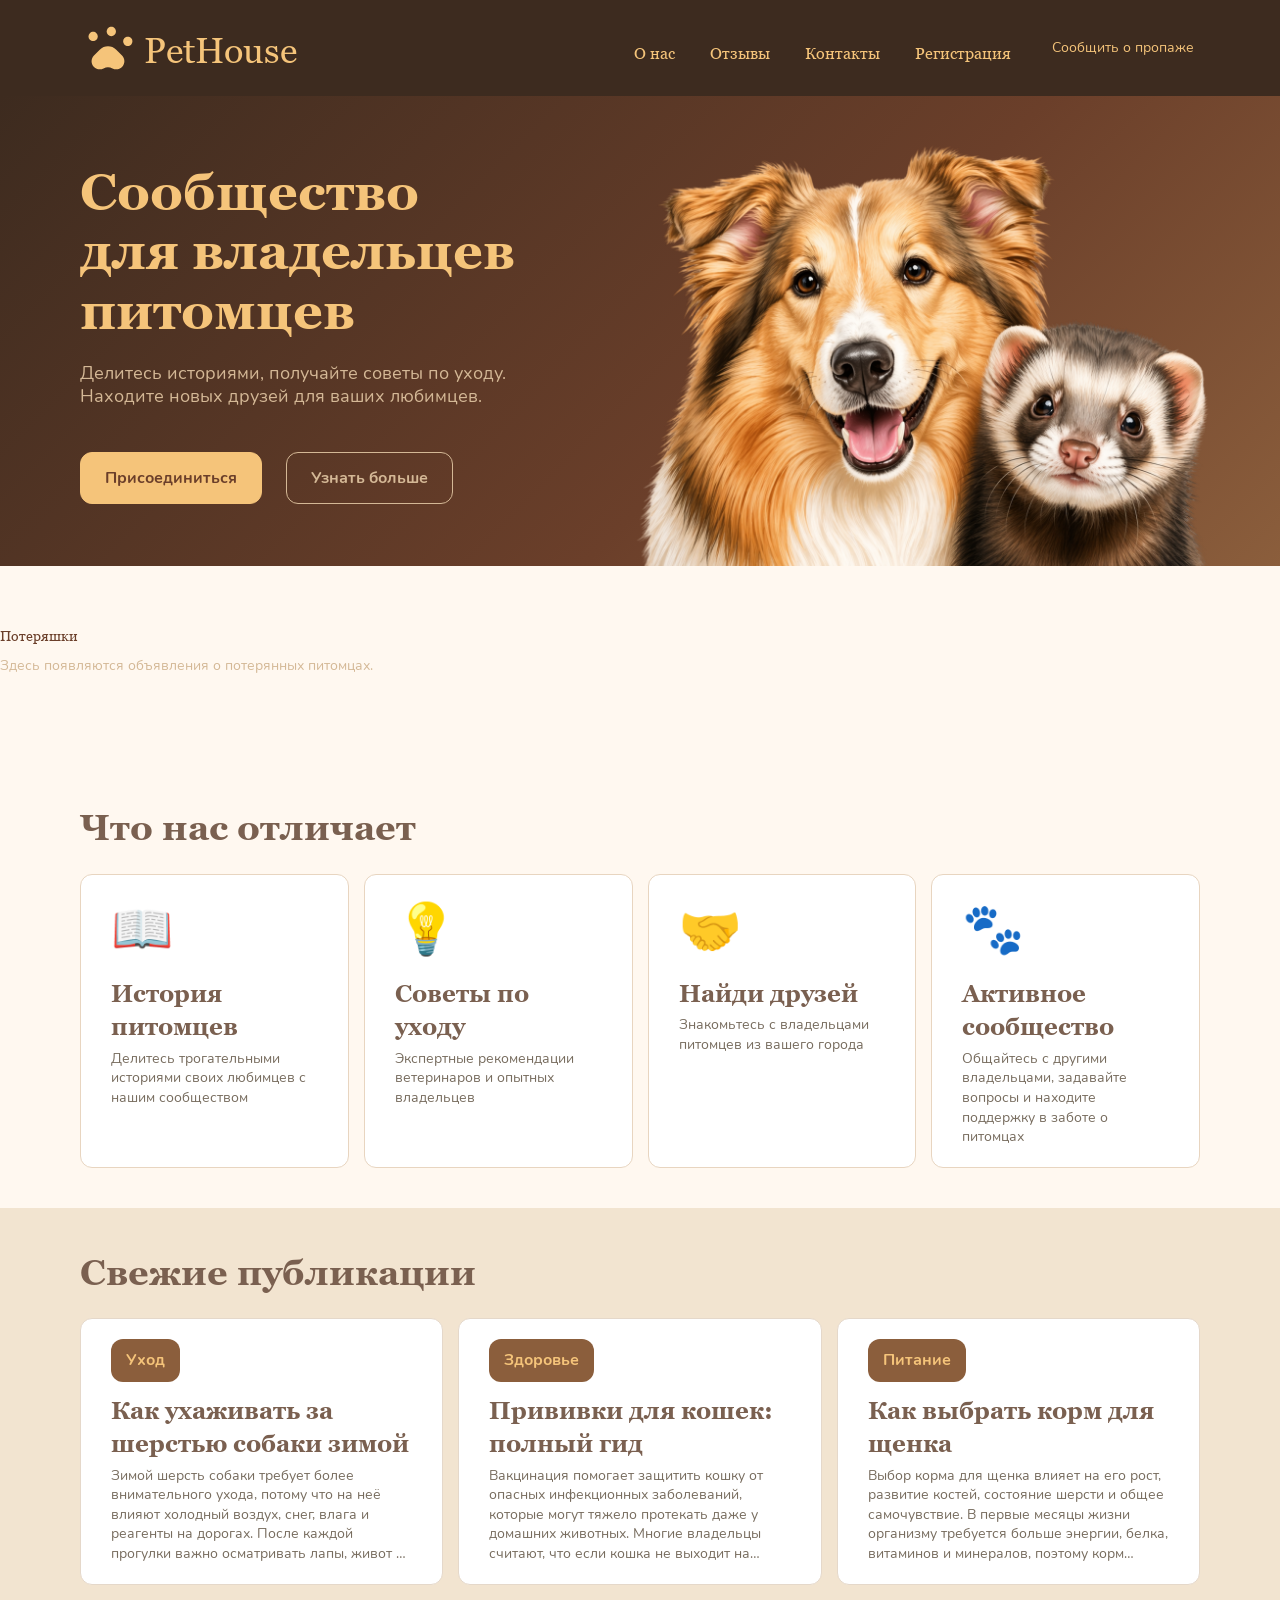
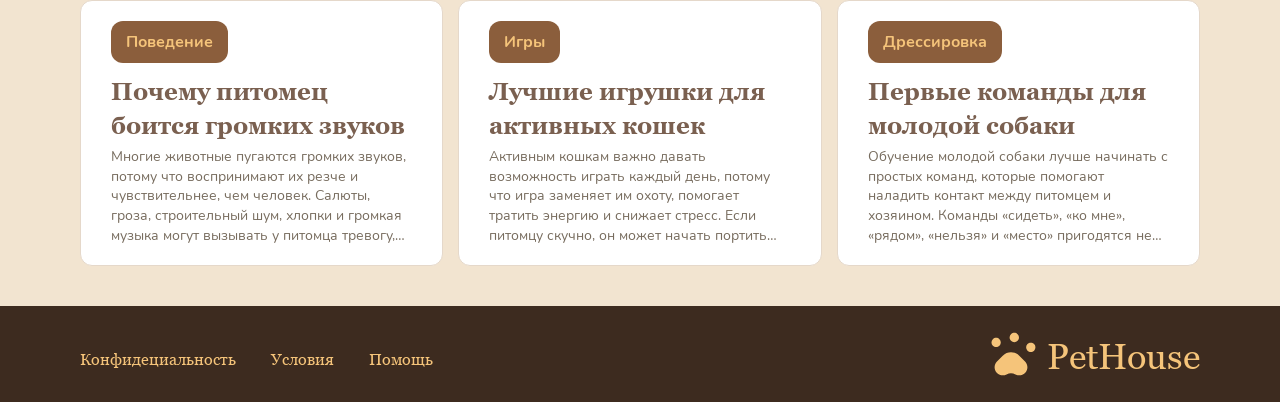
==== commit ec6bf5f1: "add board" ====
--- a/index.html
+++ b/index.html
@@ -78,6 +78,17 @@
         </div>
       </div>
     </section>
+
+    <section class="lost-board container">
+    <div class="lost-board__head">
+      <h2 class="lost-board__title">Потеряшки</h2>
+      <p class="lost-board__text">
+        Здесь появляются объявления о потерянных питомцах.
+      </p>
+    </div>
+
+    <ul class="lost-board__list" id="lostPetsList"></ul>
+  </section>
 
     <section class="differences">
       <div class="differences__inner container">
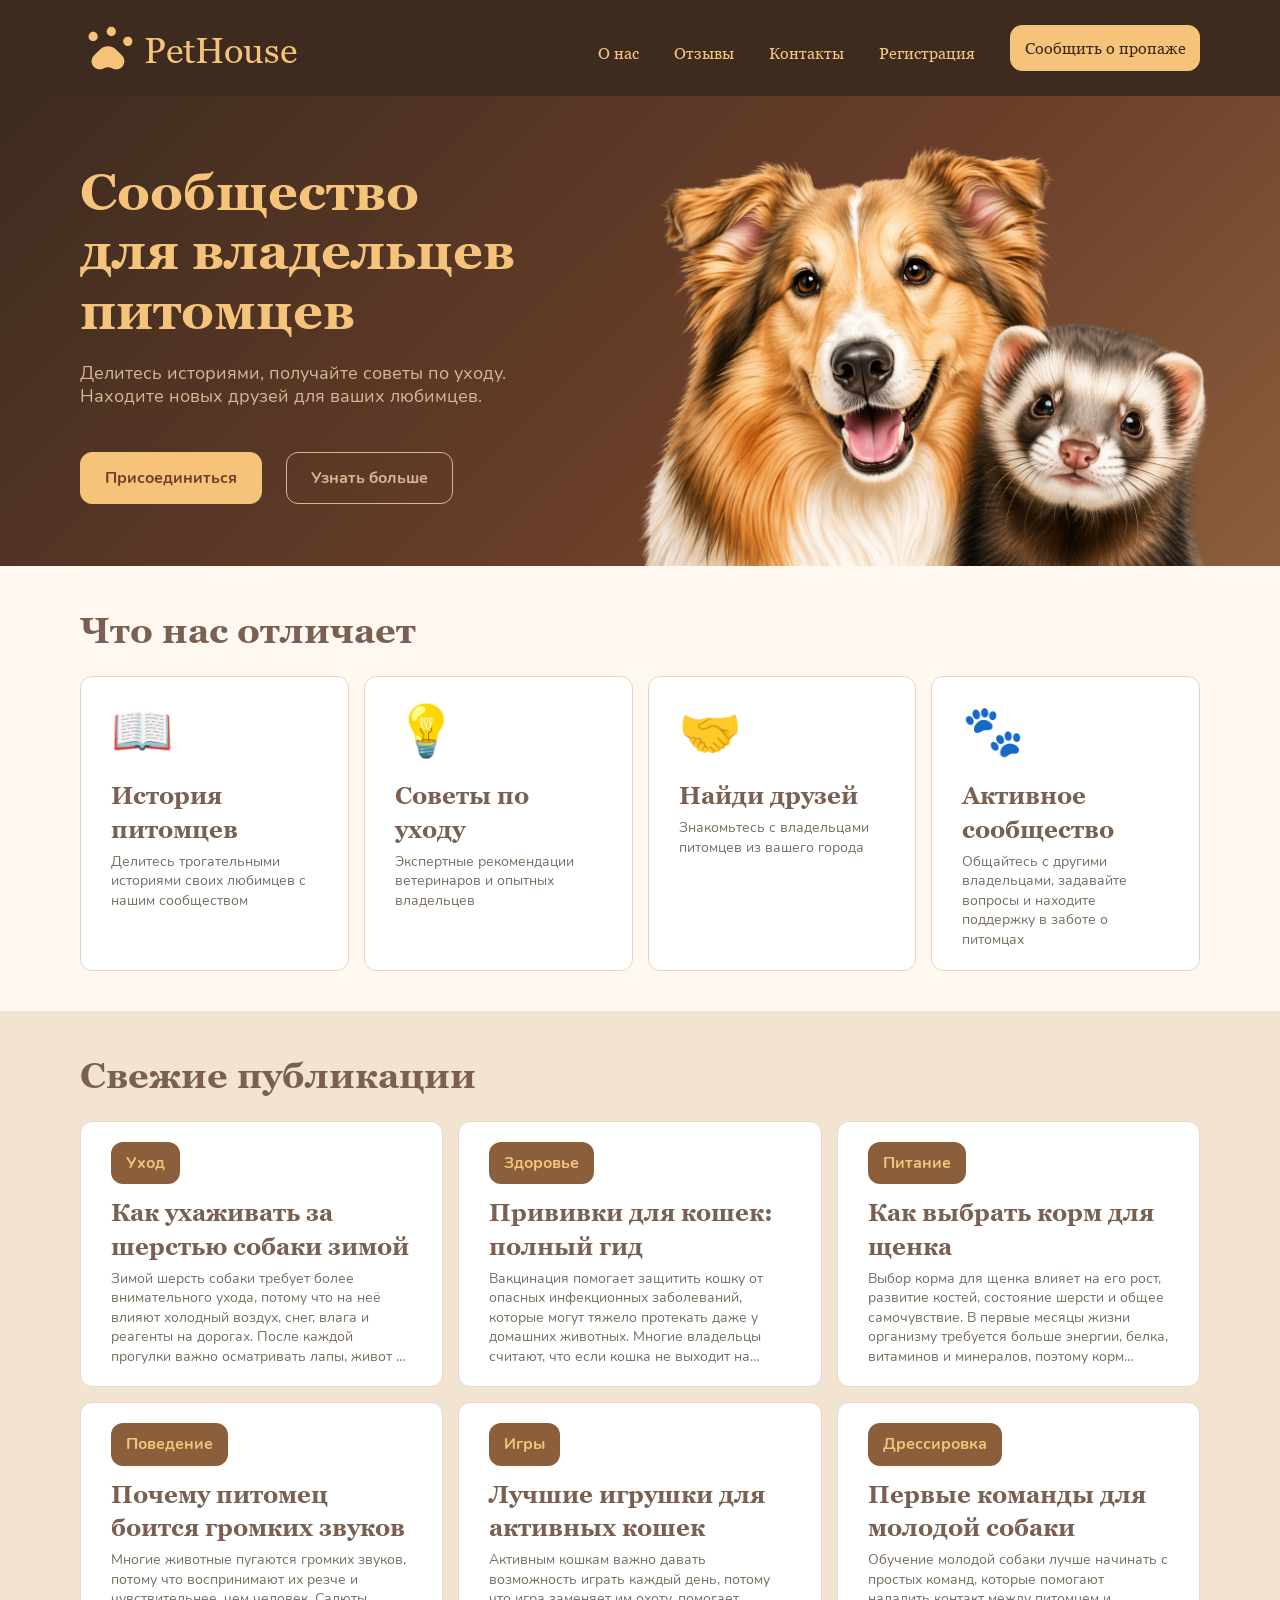
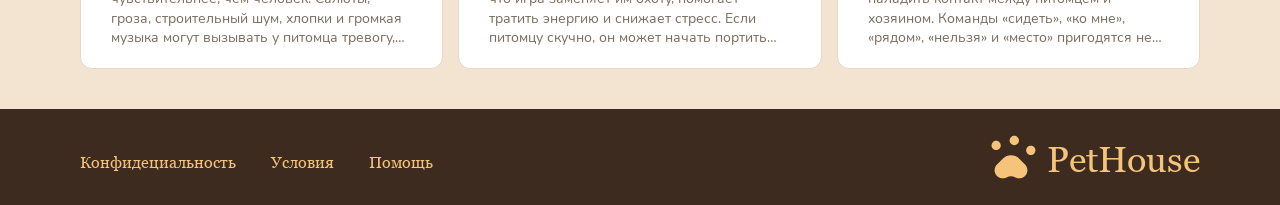
==== commit e12eb4a7: "add register validate" ====
--- a/index.html
+++ b/index.html
@@ -7,6 +7,7 @@
   <title>PetHouse</title>
   <link rel="stylesheet" href="./css/main.css" />
   <link rel="stylesheet" href="./css/main_page.css" />
+  <script src="./scripts/lost-pets.js" defer></script>
 </head>
 
 <body>
@@ -45,7 +46,7 @@
           </a>
         </li>
         <li>
-          <button class="join_us__lost-button" type="button" id="openLostModal">
+          <button class="lost-button" type="button" id="openLostModal">
             Сообщить о пропаже
           </button>
         </li>
@@ -78,17 +79,6 @@
         </div>
       </div>
     </section>
-
-    <section class="lost-board container">
-    <div class="lost-board__head">
-      <h2 class="lost-board__title">Потеряшки</h2>
-      <p class="lost-board__text">
-        Здесь появляются объявления о потерянных питомцах.
-      </p>
-    </div>
-
-    <ul class="lost-board__list" id="lostPetsList"></ul>
-  </section>
 
     <section class="differences">
       <div class="differences__inner container">
--- a/css/main.css
+++ b/css/main.css
@@ -565,4 +565,33 @@
   .lost-board__list {
     grid-template-columns: 1fr;
   }
+}
+
+.lost-button {
+  display: -webkit-inline-box;
+  display: -ms-inline-flexbox;
+  display: inline-flex;
+  -webkit-box-align: center;
+      -ms-flex-align: center;
+          align-items: center;
+  -webkit-box-pack: center;
+      -ms-flex-pack: center;
+          justify-content: center;
+  min-width: 190px;
+  padding: 11px 6px;
+  background-color: #F5C47A;
+  color: #3D2B1F;
+  border: 1px solid #F5C47A;
+  border-radius: 12px;
+  font-size: 16px;
+  font-family: "GeorgiaCustom", Georgia, serif;
+  cursor: pointer;
+  -webkit-transition: 0.3s ease;
+  transition: 0.3s ease;
+}
+
+.lost-button:hover {
+  color: #F5C47A;
+  background-color: #3D2B1F;
+  border: 1px solid #F5C47A;
 }
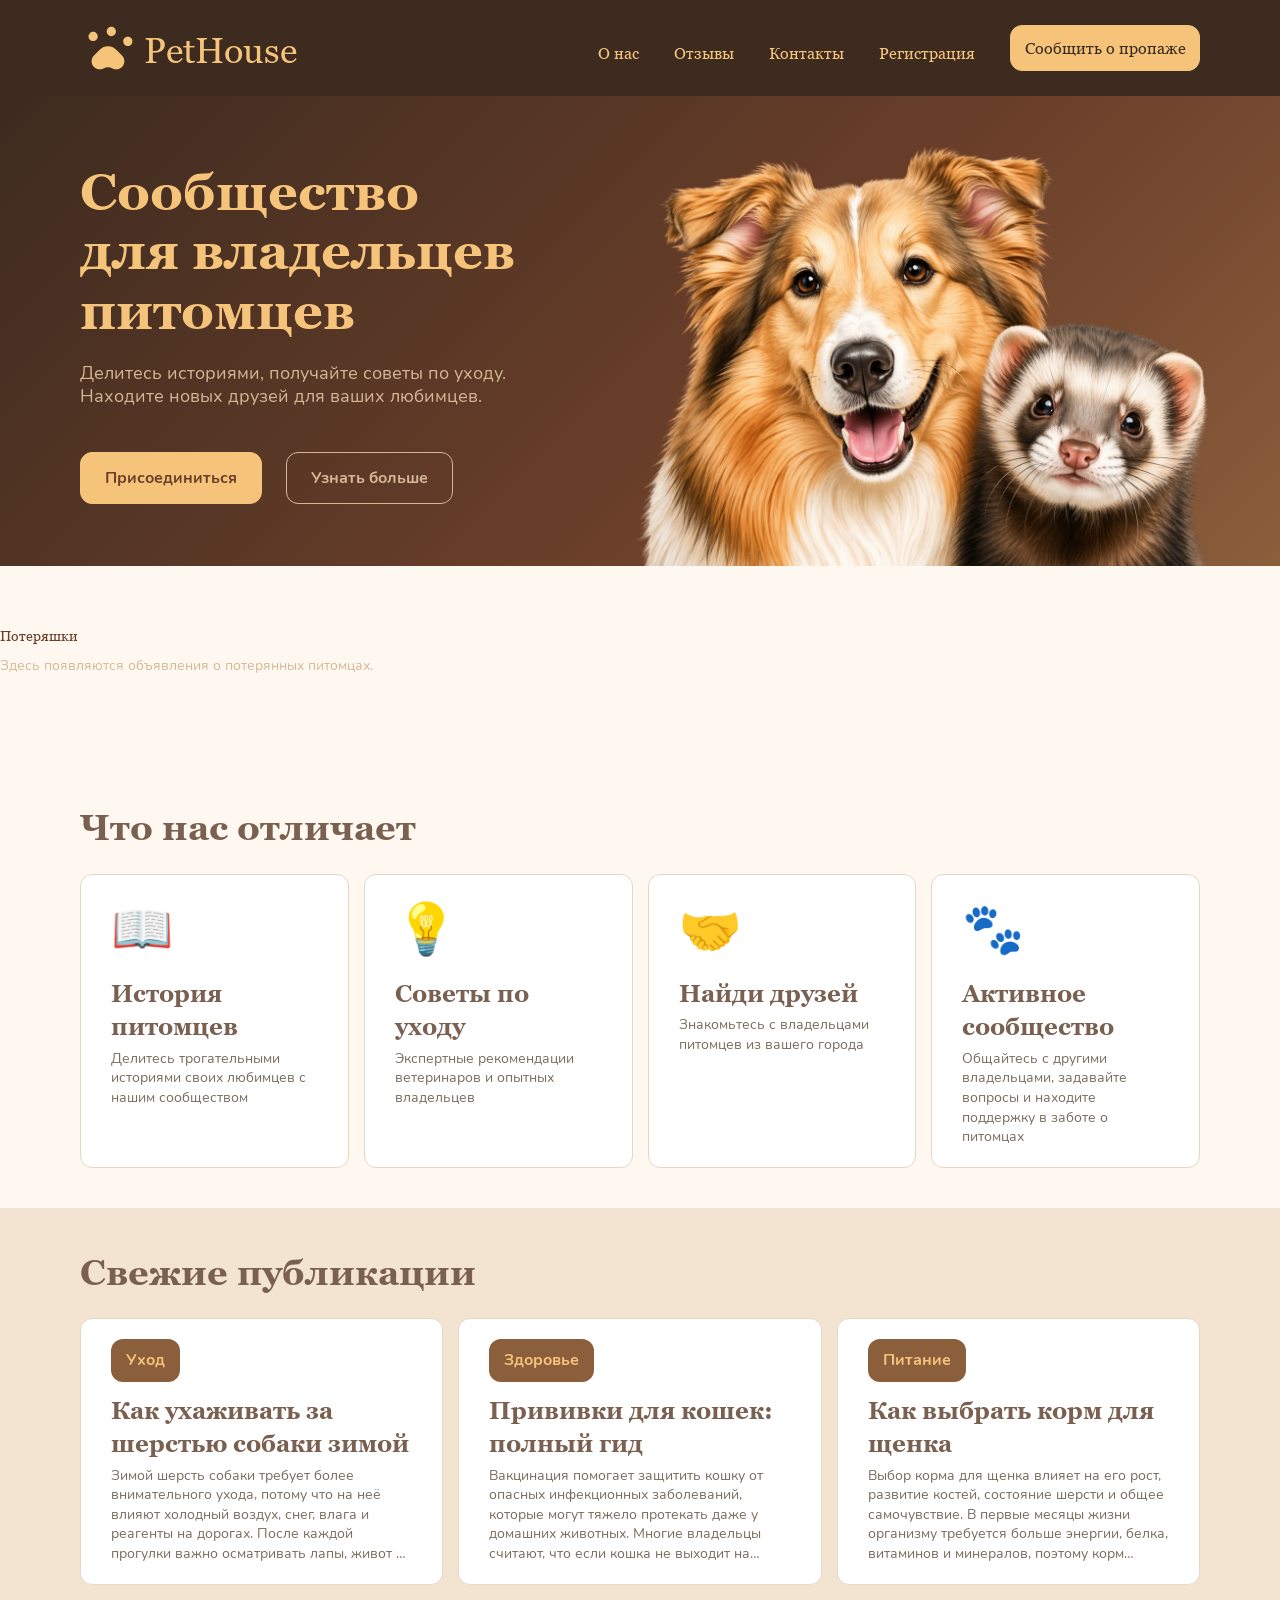
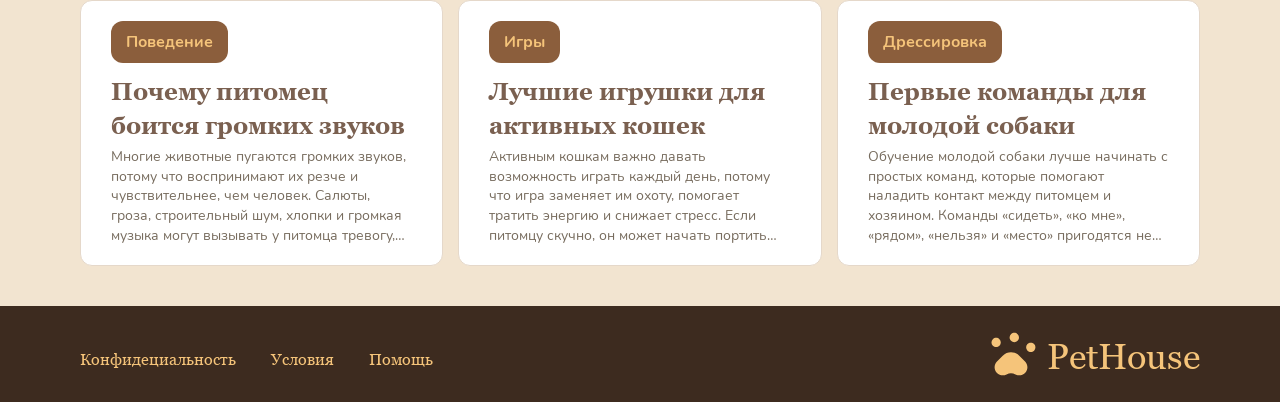
==== commit d3cc9227: "Merge pull request #3 from Siemensixone1119/branchh add board" ====
--- a/index.html
+++ b/index.html
@@ -79,6 +79,17 @@
         </div>
       </div>
     </section>
+
+    <section class="lost-board container">
+    <div class="lost-board__head">
+      <h2 class="lost-board__title">Потеряшки</h2>
+      <p class="lost-board__text">
+        Здесь появляются объявления о потерянных питомцах.
+      </p>
+    </div>
+
+    <ul class="lost-board__list" id="lostPetsList"></ul>
+  </section>
 
     <section class="differences">
       <div class="differences__inner container">
